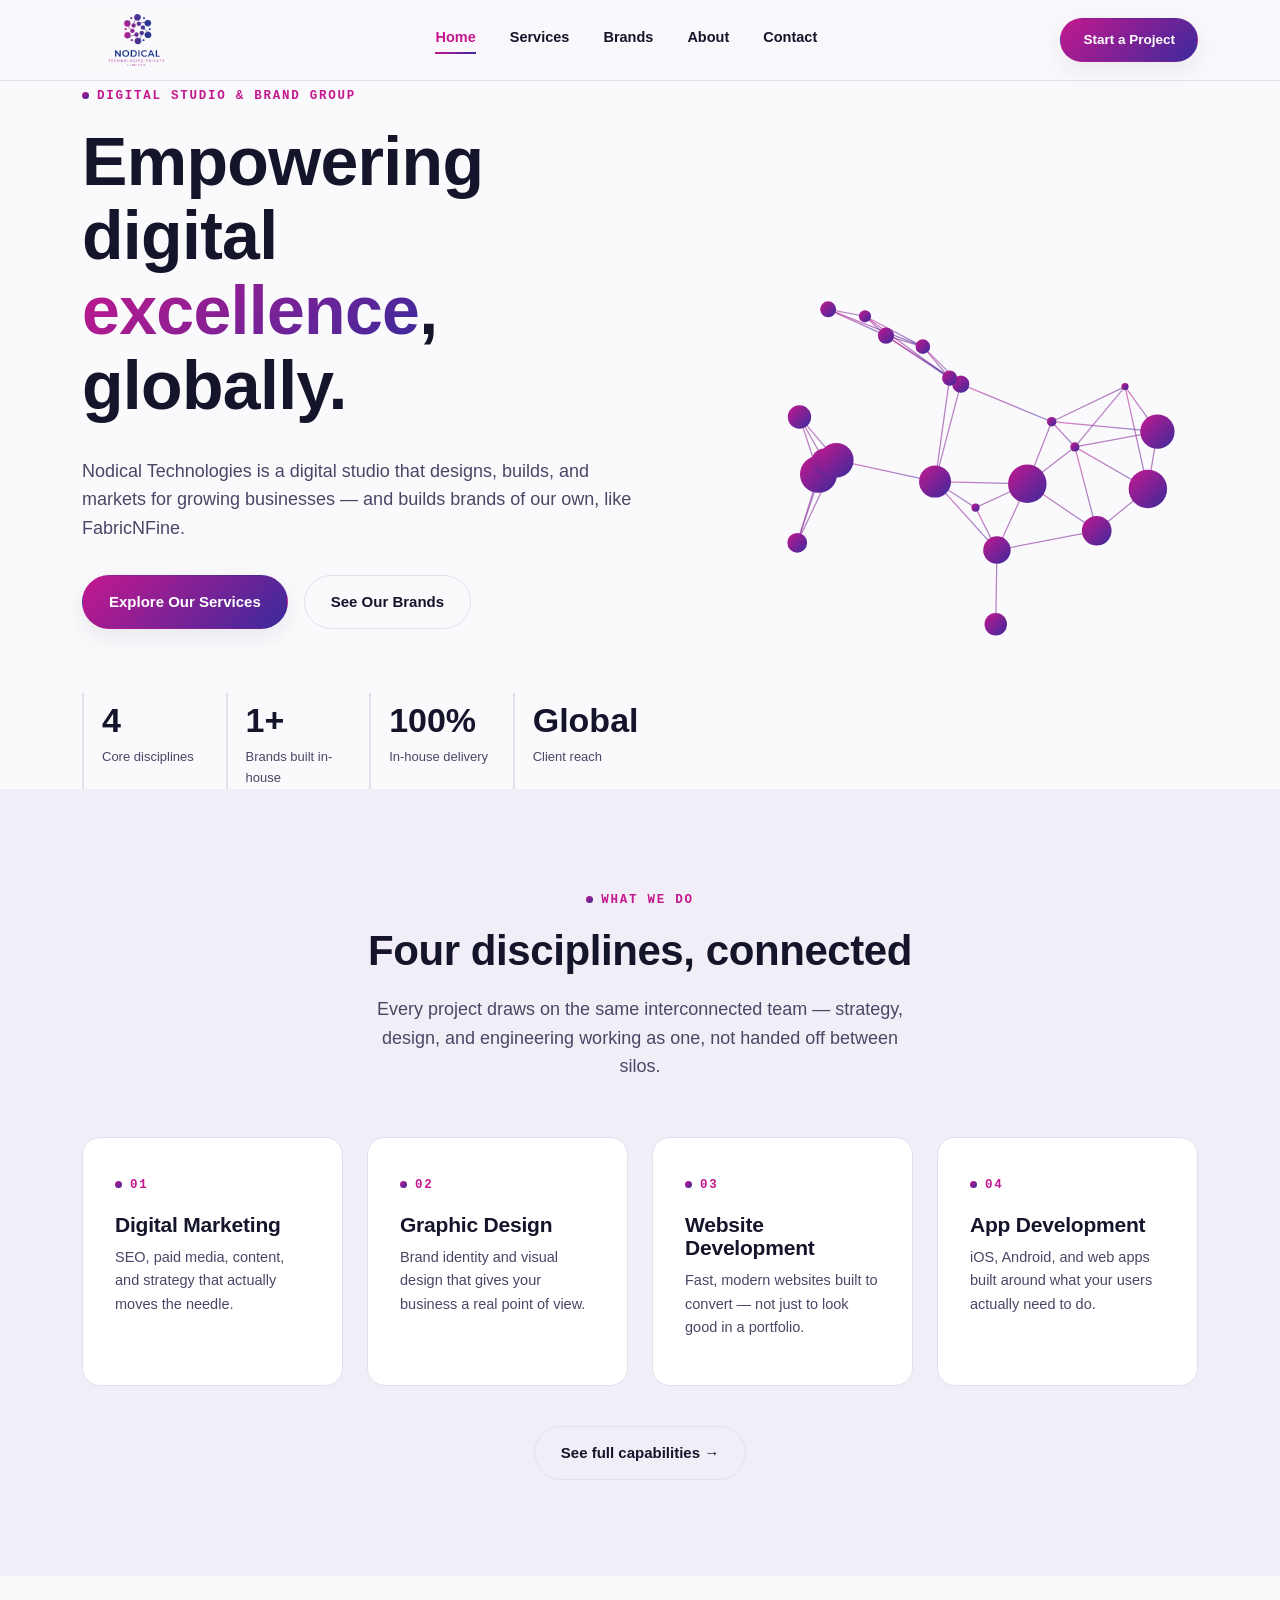
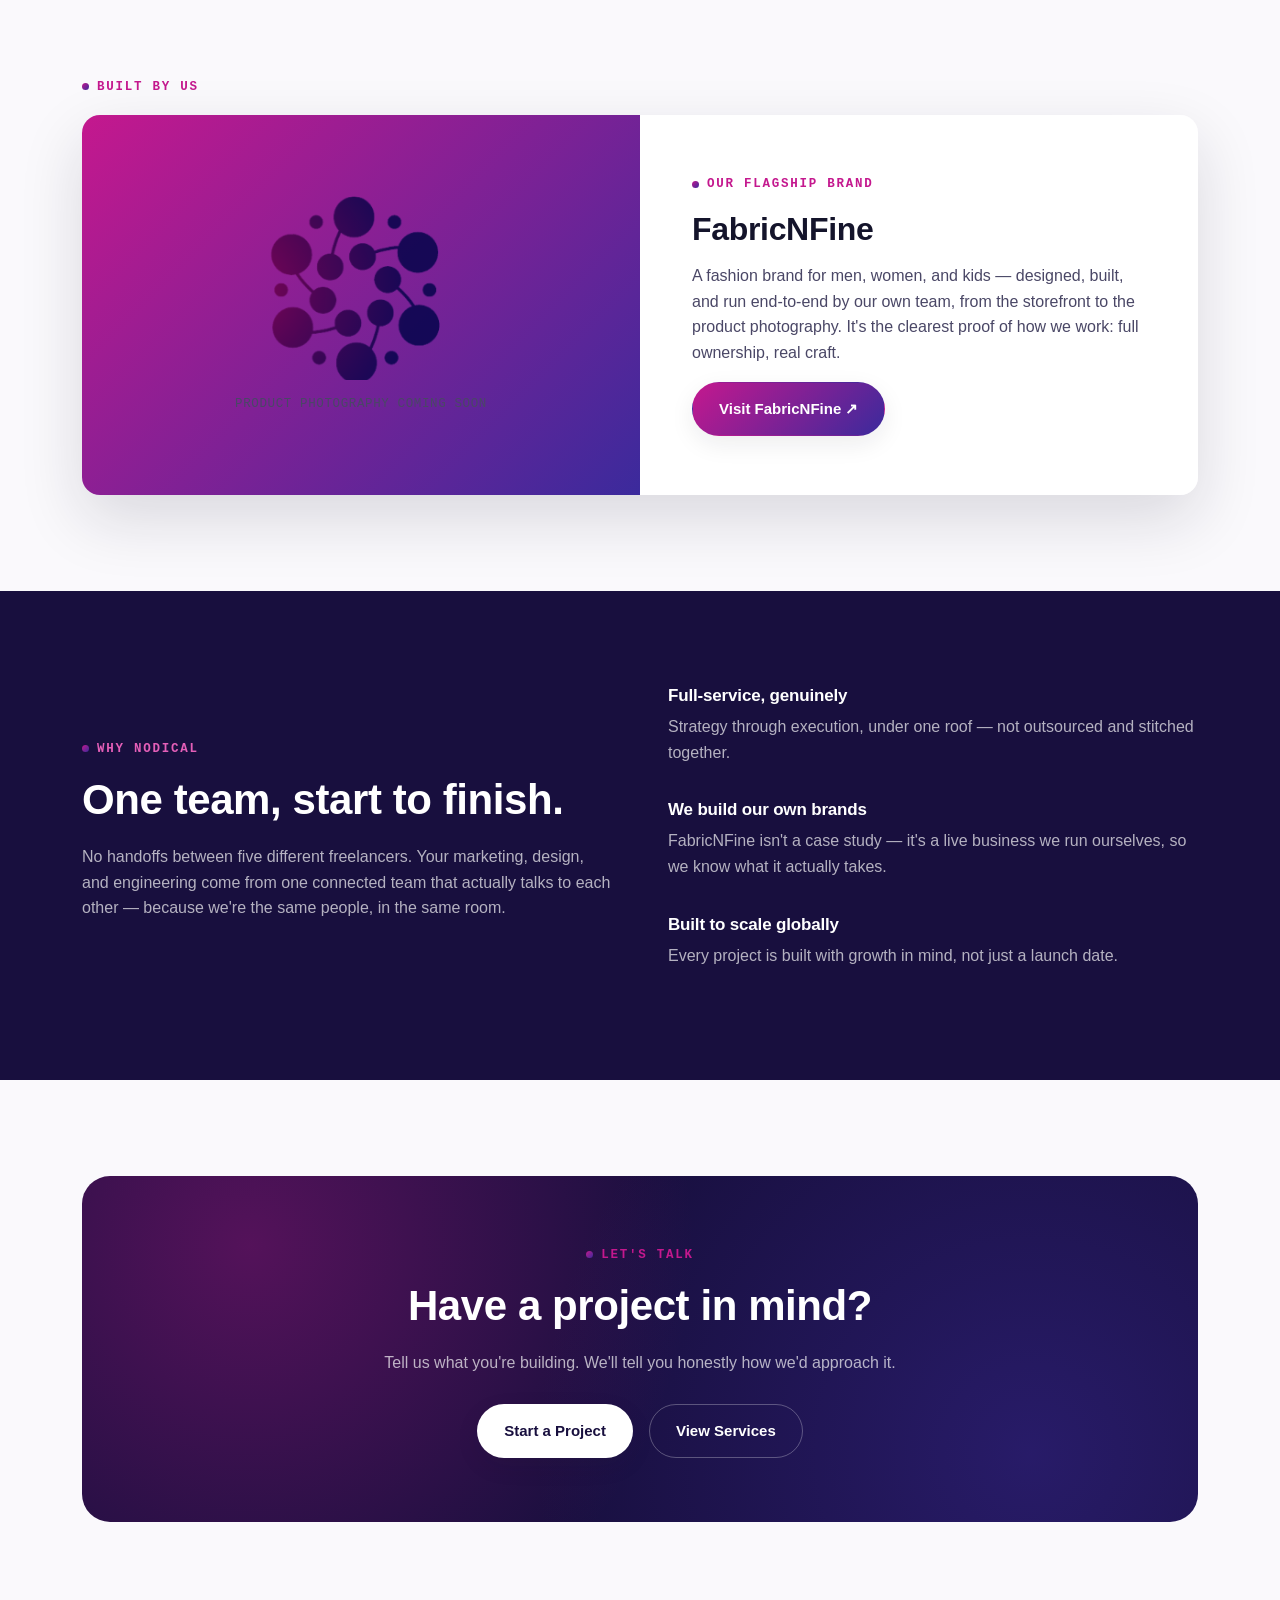
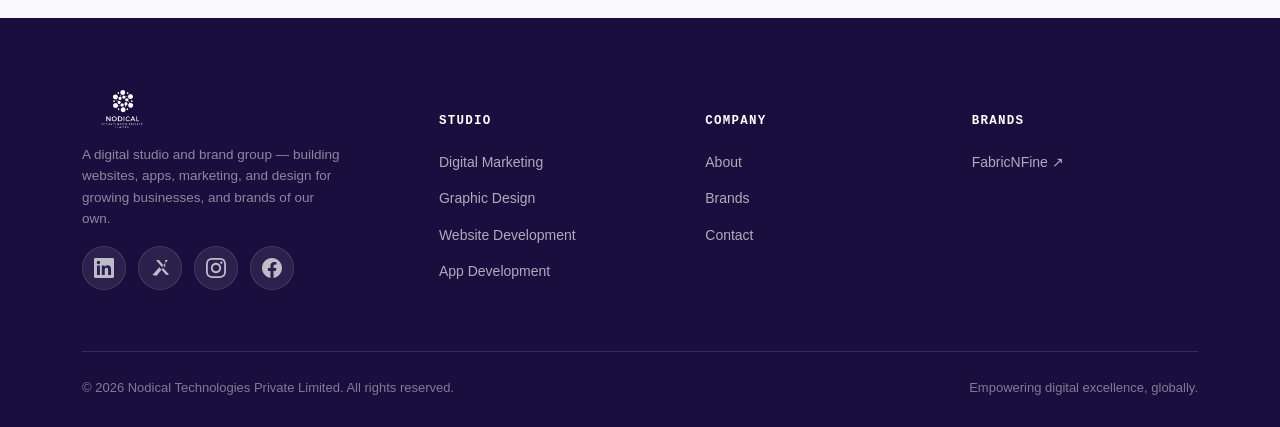
==== index.html @ a7fd8097 "Security Enabled" ====
<!DOCTYPE html>
<html lang="en">
<head>
<meta charset="UTF-8">
<meta name="viewport" content="width=device-width, initial-scale=1.0">

<!-- Security Headers (client-side fallback; real headers should be set on server) -->
<meta http-equiv="Content-Security-Policy" content="default-src 'self'; script-src 'self' 'unsafe-inline'; style-src 'self' 'unsafe-inline' https://fonts.googleapis.com; font-src 'self' https://fonts.gstatic.com data:; img-src 'self' data: https:; connect-src 'self'; frame-ancestors 'none'; base-uri 'self'; form-action 'self';">
<meta http-equiv="X-Content-Type-Options" content="nosniff">
<meta http-equiv="Referrer-Policy" content="strict-origin-when-cross-origin">
<meta http-equiv="Permissions-Policy" content="accelerometer=(), camera=(), geolocation=(), gyroscope=(), magnetometer=(), microphone=(), payment=(), usb=()">
<meta http-equiv="Cross-Origin-Opener-Policy" content="same-origin">
<meta http-equiv="Cross-Origin-Resource-Policy" content="same-origin">

<title>Nodical Technologies — Digital Studio & Brand Group | Marketing, Design, Development</title>
<meta name="description" content="Nodical Technologies is a full-service digital studio offering digital marketing, graphic design, website development, and app development. We build connected digital experiences — and brands of our own like FabricNFine.">
<meta name="keywords" content="digital marketing, graphic design, website development, app development, digital studio, SEO, branding, e-commerce, Shopify, React Native">
<meta name="author" content="Nodical Technologies Private Limited">
<meta name="robots" content="index, follow">
<link rel="canonical" href="https://nodicaltech.com/">
<link rel="icon" type="image/png" href="assets/favicon.png">
<link rel="apple-touch-icon" href="assets/logo-full.png">
<link rel="stylesheet" href="styles.css">

<!-- Open Graph / Social Sharing -->
<meta property="og:type" content="website">
<meta property="og:url" content="https://nodicaltech.com/">
<meta property="og:title" content="Nodical Technologies — Digital Studio & Brand Group">
<meta property="og:description" content="A digital studio that designs, builds, and markets for growing businesses — and builds brands of our own, like FabricNFine.">
<meta property="og:image" content="https://nodicaltech.com/assets/logo-full.png">
<meta property="og:site_name" content="Nodical Technologies">
<meta property="og:locale" content="en_US">

<!-- Twitter Card -->
<meta name="twitter:card" content="summary_large_image">
<meta name="twitter:url" content="https://nodicaltech.com/">
<meta name="twitter:title" content="Nodical Technologies — Digital Studio & Brand Group">
<meta name="twitter:description" content="A digital studio that designs, builds, and markets for growing businesses — and builds brands of our own, like FabricNFine.">
<meta name="twitter:image" content="https://nodicaltech.com/assets/logo-full.png">

<!-- JSON-LD Structured Data -->
<script type="application/ld+json">
{
  "@context": "https://schema.org",
  "@type": "Organization",
  "name": "Nodical Technologies Private Limited",
  "url": "https://nodicaltech.com",
  "logo": "https://nodicaltech.com/assets/logo-full.png",
  "sameAs": [
    "https://www.linkedin.com/company/nodical-technologies",
    "https://twitter.com/nodicaltech",
    "https://www.instagram.com/nodicaltech",
    "https://www.facebook.com/nodicaltech"
  ],
  "contactPoint": {
    "@type": "ContactPoint",
    "telephone": "+91-7022019834",
    "contactType": "customer service",
    "email": "support@fabricnfine.com",
    "availableLanguage": "English"
  },
  "address": {
    "@type": "PostalAddress",
    "addressLocality": "Bengaluru",
    "addressCountry": "IN"
  }
}
</script>

<!-- Web App Manifest -->
<link rel="manifest" href="manifest.json">
<meta name="theme-color" content="#180F3E">

<style></style>
</head>
<body>
<a href="#main-content" class="skip-link">Skip to main content</a>
<header>
  <div class="nav-inner">
    <a href="index.html" class="logo-mark"><img src="assets/logo-header.png" alt="Nodical Technologies"></a>
    <nav class="links">
      <a href="index.html" class="active">Home</a>
      <a href="services.html">Services</a>
      <a href="brands.html">Brands</a>
      <a href="about.html">About</a>
      <a href="contact.html">Contact</a>
    </nav>
    <a href="contact.html" class="btn btn-primary" style="padding:10px 22px; font-size:13.5px;">Start a Project</a>
    <button class="menu-toggle" aria-label="Menu"><span></span><span></span><span></span></button>
  </div>
</header>

<main id="main-content">
  <div class="wrap">
    <div class="hero-grid reveal-group">
      <div class="reveal is-visible">
        <div class="eyebrow">Digital Studio &amp; Brand Group</div>
        <h1>Empowering digital <span class="gradient-text">excellence</span>, globally.</h1>
        <p class="lead">Nodical Technologies is a digital studio that designs, builds, and markets for growing businesses — and builds brands of our own, like FabricNFine.</p>
        <div class="hero-actions">
          <a href="services.html" class="btn btn-primary">Explore Our Services</a>
          <a href="brands.html" class="btn btn-outline">See Our Brands</a>
        </div>
        <div class="stat-row">
          <div class="stat"><div class="num">4</div><div class="label">Core disciplines</div></div>
          <div class="stat"><div class="num">1+</div><div class="label">Brands built in-house</div></div>
          <div class="stat"><div class="num">100%</div><div class="label">In-house delivery</div></div>
          <div class="stat"><div class="num">Global</div><div class="label">Client reach</div></div>
        </div>
      </div>
      <div class="reveal is-visible"><div class="node-field">
  <svg viewBox="0 0 560 560" xmlns="http://www.w3.org/2000/svg">
    <defs>
      <linearGradient id="nodeGradientHero" x1="0%" y1="0%" x2="100%" y2="100%">
        <stop offset="0%" stop-color="#C4188E"/>
        <stop offset="100%" stop-color="#3B2A9C"/>
      </linearGradient>
    </defs>
    <line stroke="url(#nodeGradientHero)" stroke-width="1.4" opacity="0.55" x1="137.4" y1="324.0" x2="144.1" y2="309.8"/>
<line stroke="url(#nodeGradientHero)" stroke-width="1.4" opacity="0.55" x1="137.4" y1="324.0" x2="157.2" y2="308.3"/>
<line stroke="url(#nodeGradientHero)" stroke-width="1.4" opacity="0.55" x1="137.4" y1="324.0" x2="116.2" y2="260.2"/>
<line stroke="url(#nodeGradientHero)" stroke-width="1.4" opacity="0.55" x1="137.4" y1="324.0" x2="113.7" y2="400.2"/>
<line stroke="url(#nodeGradientHero)" stroke-width="1.4" opacity="0.55" x1="144.1" y1="309.8" x2="157.2" y2="308.3"/>
<line stroke="url(#nodeGradientHero)" stroke-width="1.4" opacity="0.55" x1="144.1" y1="309.8" x2="116.2" y2="260.2"/>
<line stroke="url(#nodeGradientHero)" stroke-width="1.4" opacity="0.55" x1="144.1" y1="309.8" x2="113.7" y2="400.2"/>
<line stroke="url(#nodeGradientHero)" stroke-width="1.4" opacity="0.55" x1="335.8" y1="408.3" x2="446.8" y2="386.8"/>
<line stroke="url(#nodeGradientHero)" stroke-width="1.4" opacity="0.55" x1="335.8" y1="408.3" x2="312.0" y2="361.1"/>
<line stroke="url(#nodeGradientHero)" stroke-width="1.4" opacity="0.55" x1="335.8" y1="408.3" x2="267.0" y2="332.1"/>
<line stroke="url(#nodeGradientHero)" stroke-width="1.4" opacity="0.55" x1="335.8" y1="408.3" x2="334.5" y2="490.7"/>
<line stroke="url(#nodeGradientHero)" stroke-width="1.4" opacity="0.55" x1="335.8" y1="408.3" x2="369.6" y2="334.6"/>
<line stroke="url(#nodeGradientHero)" stroke-width="1.4" opacity="0.55" x1="295.6" y1="223.7" x2="212.4" y2="169.8"/>
<line stroke="url(#nodeGradientHero)" stroke-width="1.4" opacity="0.55" x1="295.6" y1="223.7" x2="253.4" y2="182.0"/>
<line stroke="url(#nodeGradientHero)" stroke-width="1.4" opacity="0.55" x1="295.6" y1="223.7" x2="267.0" y2="332.1"/>
<line stroke="url(#nodeGradientHero)" stroke-width="1.4" opacity="0.55" x1="295.6" y1="223.7" x2="396.7" y2="265.5"/>
<line stroke="url(#nodeGradientHero)" stroke-width="1.4" opacity="0.55" x1="295.6" y1="223.7" x2="283.2" y2="217.0"/>
<line stroke="url(#nodeGradientHero)" stroke-width="1.4" opacity="0.55" x1="446.8" y1="386.8" x2="503.7" y2="340.3"/>
<line stroke="url(#nodeGradientHero)" stroke-width="1.4" opacity="0.55" x1="446.8" y1="386.8" x2="422.5" y2="293.5"/>
<line stroke="url(#nodeGradientHero)" stroke-width="1.4" opacity="0.55" x1="446.8" y1="386.8" x2="369.6" y2="334.6"/>
<line stroke="url(#nodeGradientHero)" stroke-width="1.4" opacity="0.55" x1="503.7" y1="340.3" x2="422.5" y2="293.5"/>
<line stroke="url(#nodeGradientHero)" stroke-width="1.4" opacity="0.55" x1="503.7" y1="340.3" x2="514.3" y2="276.5"/>
<line stroke="url(#nodeGradientHero)" stroke-width="1.4" opacity="0.55" x1="503.7" y1="340.3" x2="478.3" y2="226.4"/>
<line stroke="url(#nodeGradientHero)" stroke-width="1.4" opacity="0.55" x1="189.1" y1="148.2" x2="212.4" y2="169.8"/>
<line stroke="url(#nodeGradientHero)" stroke-width="1.4" opacity="0.55" x1="189.1" y1="148.2" x2="253.4" y2="182.0"/>
<line stroke="url(#nodeGradientHero)" stroke-width="1.4" opacity="0.55" x1="189.1" y1="148.2" x2="148.1" y2="140.5"/>
<line stroke="url(#nodeGradientHero)" stroke-width="1.4" opacity="0.55" x1="189.1" y1="148.2" x2="283.2" y2="217.0"/>
<line stroke="url(#nodeGradientHero)" stroke-width="1.4" opacity="0.55" x1="422.5" y1="293.5" x2="514.3" y2="276.5"/>
<line stroke="url(#nodeGradientHero)" stroke-width="1.4" opacity="0.55" x1="422.5" y1="293.5" x2="478.3" y2="226.4"/>
<line stroke="url(#nodeGradientHero)" stroke-width="1.4" opacity="0.55" x1="422.5" y1="293.5" x2="396.7" y2="265.5"/>
<line stroke="url(#nodeGradientHero)" stroke-width="1.4" opacity="0.55" x1="422.5" y1="293.5" x2="369.6" y2="334.6"/>
<line stroke="url(#nodeGradientHero)" stroke-width="1.4" opacity="0.55" x1="312.0" y1="361.1" x2="267.0" y2="332.1"/>
<line stroke="url(#nodeGradientHero)" stroke-width="1.4" opacity="0.55" x1="312.0" y1="361.1" x2="369.6" y2="334.6"/>
<line stroke="url(#nodeGradientHero)" stroke-width="1.4" opacity="0.55" x1="157.2" y1="308.3" x2="116.2" y2="260.2"/>
<line stroke="url(#nodeGradientHero)" stroke-width="1.4" opacity="0.55" x1="157.2" y1="308.3" x2="267.0" y2="332.1"/>
<line stroke="url(#nodeGradientHero)" stroke-width="1.4" opacity="0.55" x1="157.2" y1="308.3" x2="113.7" y2="400.2"/>
<line stroke="url(#nodeGradientHero)" stroke-width="1.4" opacity="0.55" x1="212.4" y1="169.8" x2="253.4" y2="182.0"/>
<line stroke="url(#nodeGradientHero)" stroke-width="1.4" opacity="0.55" x1="212.4" y1="169.8" x2="148.1" y2="140.5"/>
<line stroke="url(#nodeGradientHero)" stroke-width="1.4" opacity="0.55" x1="212.4" y1="169.8" x2="283.2" y2="217.0"/>
<line stroke="url(#nodeGradientHero)" stroke-width="1.4" opacity="0.55" x1="514.3" y1="276.5" x2="478.3" y2="226.4"/>
<line stroke="url(#nodeGradientHero)" stroke-width="1.4" opacity="0.55" x1="514.3" y1="276.5" x2="396.7" y2="265.5"/>
<line stroke="url(#nodeGradientHero)" stroke-width="1.4" opacity="0.55" x1="253.4" y1="182.0" x2="148.1" y2="140.5"/>
<line stroke="url(#nodeGradientHero)" stroke-width="1.4" opacity="0.55" x1="253.4" y1="182.0" x2="283.2" y2="217.0"/>
<line stroke="url(#nodeGradientHero)" stroke-width="1.4" opacity="0.55" x1="267.0" y1="332.1" x2="369.6" y2="334.6"/>
<line stroke="url(#nodeGradientHero)" stroke-width="1.4" opacity="0.55" x1="267.0" y1="332.1" x2="283.2" y2="217.0"/>
<line stroke="url(#nodeGradientHero)" stroke-width="1.4" opacity="0.55" x1="478.3" y1="226.4" x2="396.7" y2="265.5"/>
<line stroke="url(#nodeGradientHero)" stroke-width="1.4" opacity="0.55" x1="396.7" y1="265.5" x2="369.6" y2="334.6"/>
    <circle fill="url(#nodeGradientHero)" cx="137.4" cy="324.0" r="20.6"/>
<circle fill="url(#nodeGradientHero)" cx="144.1" cy="309.8" r="14.6"/>
<circle fill="url(#nodeGradientHero)" cx="335.8" cy="408.3" r="15.3"/>
<circle fill="url(#nodeGradientHero)" cx="295.6" cy="223.7" r="9.5"/>
<circle fill="url(#nodeGradientHero)" cx="446.8" cy="386.8" r="16.5"/>
<circle fill="url(#nodeGradientHero)" cx="503.7" cy="340.3" r="21.4"/>
<circle fill="url(#nodeGradientHero)" cx="189.1" cy="148.2" r="6.8"/>
<circle fill="url(#nodeGradientHero)" cx="422.5" cy="293.5" r="5.1"/>
<circle fill="url(#nodeGradientHero)" cx="312.0" cy="361.1" r="4.5"/>
<circle fill="url(#nodeGradientHero)" cx="157.2" cy="308.3" r="19.2"/>
<circle fill="url(#nodeGradientHero)" cx="116.2" cy="260.2" r="13.0"/>
<circle fill="url(#nodeGradientHero)" cx="212.4" cy="169.8" r="9.0"/>
<circle fill="url(#nodeGradientHero)" cx="514.3" cy="276.5" r="19.1"/>
<circle fill="url(#nodeGradientHero)" cx="253.4" cy="182.0" r="8.1"/>
<circle fill="url(#nodeGradientHero)" cx="267.0" cy="332.1" r="17.8"/>
<circle fill="url(#nodeGradientHero)" cx="113.7" cy="400.2" r="11.0"/>
<circle fill="url(#nodeGradientHero)" cx="478.3" cy="226.4" r="4.0"/>
<circle fill="url(#nodeGradientHero)" cx="334.5" cy="490.7" r="12.5"/>
<circle fill="url(#nodeGradientHero)" cx="396.7" cy="265.5" r="5.3"/>
<circle fill="url(#nodeGradientHero)" cx="148.1" cy="140.5" r="8.9"/>
<circle fill="url(#nodeGradientHero)" cx="369.6" cy="334.6" r="21.4"/>
<circle fill="url(#nodeGradientHero)" cx="283.2" cy="217.0" r="8.4"/>
  </svg>
</div></div>
    </div>
  </div>
</section>

<section class="section-dim">
  <div class="wrap">
    <div class="section-head center reveal">
      <div class="eyebrow" style="justify-content:center;">What we do</div>
      <h2>Four disciplines, connected</h2>
      <p class="lead" style="margin:0 auto;">Every project draws on the same interconnected team — strategy, design, and engineering working as one, not handed off between silos.</p>
    </div>
    <div style="display:grid; grid-template-columns:repeat(4,1fr); gap:24px;">
      <div class="card reveal">
        <div class="eyebrow">01</div>
        <h3>Digital Marketing</h3>
        <p style="font-size:14.5px;">SEO, paid media, content, and strategy that actually moves the needle.</p>
      </div>
      <div class="card reveal">
        <div class="eyebrow">02</div>
        <h3>Graphic Design</h3>
        <p style="font-size:14.5px;">Brand identity and visual design that gives your business a real point of view.</p>
      </div>
      <div class="card reveal">
        <div class="eyebrow">03</div>
        <h3>Website Development</h3>
        <p style="font-size:14.5px;">Fast, modern websites built to convert — not just to look good in a portfolio.</p>
      </div>
      <div class="card reveal">
        <div class="eyebrow">04</div>
        <h3>App Development</h3>
        <p style="font-size:14.5px;">iOS, Android, and web apps built around what your users actually need to do.</p>
      </div>
    </div>
    <div class="center" style="margin-top:40px;">
      <a href="services.html" class="btn btn-outline">See full capabilities →</a>
    </div>
  </div>
</section>

<section>
  <div class="wrap">
    <div class="eyebrow">Built by us</div>
    <div class="brand-spotlight reveal">
      <div class="brand-spotlight-media">
        <div class="brand-spotlight-placeholder">
          <img src="assets/mark.png" alt="" class="mark">
          <span>PRODUCT PHOTOGRAPHY COMING SOON</span>
        </div>
      </div>
      <div class="brand-spotlight-copy">
        <div class="eyebrow">Our flagship brand</div>
        <h2 style="font-size:32px;">FabricNFine</h2>
        <p>A fashion brand for men, women, and kids — designed, built, and run end-to-end by our own team, from the storefront to the product photography. It's the clearest proof of how we work: full ownership, real craft.</p>
        <div>
          <a href="https://www.fabricnfine.com" target="_blank" rel="noopener noreferrer" class="btn btn-primary">Visit FabricNFine ↗</a>
        </div>
      </div>
    </div>
  </div>
</section>

<section class="section-dark">
  <div class="wrap">
    <div class="split">
      <div class="reveal">
        <div class="eyebrow">Why Nodical</div>
        <h2>One team, start to finish.</h2>
        <p>No handoffs between five different freelancers. Your marketing, design, and engineering come from one connected team that actually talks to each other — because we're the same people, in the same room.</p>
      </div>
      <div class="reveal" style="display:grid; gap:20px;">
        <div>
          <h3 style="color:#fff; font-size:17px;">Full-service, genuinely</h3>
          <p>Strategy through execution, under one roof — not outsourced and stitched together.</p>
        </div>
        <div>
          <h3 style="color:#fff; font-size:17px;">We build our own brands</h3>
          <p>FabricNFine isn't a case study — it's a live business we run ourselves, so we know what it actually takes.</p>
        </div>
        <div>
          <h3 style="color:#fff; font-size:17px;">Built to scale globally</h3>
          <p>Every project is built with growth in mind, not just a launch date.</p>
        </div>
      </div>
    </div>
  </div>
</section>

<section>
  <div class="wrap">
    <div class="cta-band reveal">
      <div class="eyebrow" style="justify-content:center;">Let's talk</div>
      <h2>Have a project in mind?</h2>
      <p>Tell us what you're building. We'll tell you honestly how we'd approach it.</p>
      <div class="cta-actions">
        <a href="contact.html" class="btn btn-primary" style="background:#fff; color:var(--indigo-deep);">Start a Project</a>
        <a href="services.html" class="btn btn-ghost-light">View Services</a>
      </div>
    </div>
  </div>
</section>

</main>

<button class="back-to-top" aria-label="Back to top" title="Back to top">
  <svg viewBox="0 0 24 24" fill="none" stroke="currentColor" stroke-width="2" aria-hidden="true"><path d="M18 15l-6-6-6 6"/></svg>
</button>

<footer>
  <div class="wrap">
    <div class="foot-grid">
      <div class="foot-brand">
        <img src="assets/logo-header.png" alt="Nodical Technologies">
        <p>A digital studio and brand group — building websites, apps, marketing, and design for growing businesses, and brands of our own.</p>
        <div class="foot-social">
          <div class="social-links" aria-label="Social media links">
            <a href="https://www.linkedin.com/company/nodical-technologies" target="_blank" rel="noopener noreferrer" aria-label="LinkedIn">
              <svg viewBox="0 0 24 24" fill="currentColor" aria-hidden="true"><path d="M20.447 20.452h-3.554v-5.569c0-1.328-.027-3.037-1.852-3.037-1.853 0-2.136 1.445-2.136 2.939v5.667H9.351V9h3.414v1.561h.046c.477-.9 1.637-1.85 3.37-1.85 3.601 0 4.267 2.37 4.267 5.455v6.286zM5.337 7.433c-1.144 0-2.063-.926-2.063-2.065 0-1.138.92-2.063 2.063-2.063 1.14 0 2.064.925 2.064 2.063 0 1.139-.925 2.065-2.064 2.065zm1.782 13.019H3.555V9h3.564v11.452zM22.225 0H1.771C.792 0 0 .774 0 1.729v20.542C0 23.227.792 24 1.771 24h20.451C23.2 24 24 23.227 24 22.271V1.729C24 .774 23.2 0 22.222 0h.003z"/></svg>
            </a>
            <a href="https://twitter.com/nodicaltech" target="_blank" rel="noopener noreferrer" aria-label="Twitter / X">
              <svg viewBox="0 0 24 24" fill="currentColor" aria-hidden="true"><path d="M18.244 2.25h3.308l-7.227 8.26 8.502 9.24-3.308.508-8.314-9.25-8.314 9.25L7.81 21.232l7.592-9.04L7.285 2.25h3.438l7.523 9.087Z"/></svg>
            </a>
            <a href="https://www.instagram.com/nodicaltech" target="_blank" rel="noopener noreferrer" aria-label="Instagram">
              <svg viewBox="0 0 24 24" fill="currentColor" aria-hidden="true"><path d="M12 2.163c3.204 0 3.584.012 4.85.07 3.252.148 4.771 1.691 4.919 4.919.058 1.265.069 1.645.069 4.849 0 3.205-.012 3.584-.069 4.849-.149 3.225-1.664 4.771-4.919 4.919-1.266.058-1.644.07-4.85.07-3.204 0-3.584-.012-4.849-.07-3.26-.149-4.771-1.699-4.919-4.92-.058-1.265-.07-1.644-.07-4.849 0-3.204.013-3.583.07-4.849.149-3.227 1.664-4.771 4.919-4.919 1.266-.057 1.645-.069 4.849-.069zm0-2.163c-3.259 0-3.667.014-4.947.072-4.358.2-6.78 2.618-6.98 6.98-.059 1.281-.073 1.689-.073 4.948 0 3.259.014 3.668.072 4.948.2 4.358 2.618 6.78 6.98 6.98 1.281.058 1.689.072 4.948.072 3.259 0 3.668-.014 4.948-.072 4.354-.2 6.782-2.618 6.979-6.98.059-1.28.073-1.689.073-4.948 0-3.259-.014-3.667-.072-4.947-.196-4.354-2.617-6.78-6.979-6.98-.1281-.058-1.69-.072-4.949-.072zm0 5.838c-3.403 0-6.162 2.759-6.162 6.162s2.759 6.163 6.162 6.163 6.162-2.759 6.162-6.163c0-3.403-2.759-6.162-6.162-6.162zm0 10.162c-2.209 0-4-1.79-4-4 0-2.209 1.791-4 4-4s4 1.791 4 4c0 2.21-1.791 4-4 4zm6.406-11.845c-.796 0-1.441.645-1.441 1.44s.645 1.44 1.441 1.44c.795 0 1.439-.645 1.439-1.44s-.644-1.44-1.439-1.44z"/></svg>
            </a>
            <a href="https://www.facebook.com/nodicaltech" target="_blank" rel="noopener noreferrer" aria-label="Facebook">
              <svg viewBox="0 0 24 24" fill="currentColor" aria-hidden="true"><path d="M24 12.073c0-6.627-5.373-12-12-12s-12 5.373-12 12c0 5.99 4.388 10.954 10.125 11.854v-8.385H7.078v-3.47h3.047V9.43c0-3.007 1.792-4.669 4.533-4.669 1.312 0 2.686.235 2.686.235v2.953H15.83c-1.491 0-1.956.925-1.956 1.874v2.25h3.328l-.532 3.47h-2.796v8.385C19.612 23.027 24 18.062 24 12.073z"/></svg>
            </a>
          </div>
        </div>
      </div>
      <div>
        <h5>Studio</h5>
        <ul>
          <li><a href="services.html">Digital Marketing</a></li>
          <li><a href="services.html#graphic-design">Graphic Design</a></li>
          <li><a href="services.html#website-development">Website Development</a></li>
          <li><a href="services.html#app-development">App Development</a></li>
        </ul>
      </div>
      <div>
        <h5>Company</h5>
        <ul>
          <li><a href="about.html">About</a></li>
          <li><a href="brands.html">Brands</a></li>
          <li><a href="contact.html">Contact</a></li>
        </ul>
      </div>
      <div>
        <h5>Brands</h5>
        <ul>
          <li><a href="https://www.fabricnfine.com" target="_blank" rel="noopener noreferrer">FabricNFine ↗</a></li>
        </ul>
      </div>
    </div>
    <div class="foot-bottom">
      <span>© 2026 Nodical Technologies Private Limited. All rights reserved.</span>
      <span>Empowering digital excellence, globally.</span>
    </div>
  </div>
</footer>
<script src="script.js"></script>
</body>
</html>
---- styles.css ----
/* ============================================================
   NODICAL TECHNOLOGIES — Design System
   Signature: the connected-node motif from the brand mark,
   carried through as a real structural device (not decoration).
   ============================================================ */

/* FONTS: Currently using Google Fonts via @import (external dependency).
   For MAXIMUM SECURITY & PRIVACY: Self-host fonts instead.
   1. Download: Space Grotesk, Manrope, IBM Plex Mono (WOFF2)
   2. Place in /assets/fonts/
   3. Replace @import below with @font-face declarations
   4. Update CSP: remove https://fonts.googleapis.com and https://fonts.gstatic.com
   See FONTS.md for detailed instructions. */

@import url('https://fonts.googleapis.com/css2?family=Space+Grotesk:wght@500;600;700&family=Manrope:wght@400;500;600;700;800&family=IBM+Plex+Mono:wght@500;600&display=swap');

:root{
  /* --- Color tokens, grounded in the logo mark --- */
  --ink:            #14142B;
  --ink-soft:       #4A4766;
  --paper:          #FAF9FC;
  --paper-dim:      #F1EEF7;
  --line:           #E4DFEE;

  --indigo-deep:    #180F3E;
  --indigo-deep-2:  #241558;

  --magenta:        #C4188E;
  --magenta-light:  #E45FB8;
  --violet:         #3B2A9C;
  --violet-light:   #5C46C9;

  --gradient-brand: linear-gradient(135deg, var(--magenta) 0%, var(--violet) 100%);
  --gradient-brand-soft: linear-gradient(135deg, rgba(196,24,142,0.12) 0%, rgba(59,42,156,0.12) 100%);

  --shadow-sm: 0 1px 2px rgba(20,20,43,0.06);
  --shadow-md: 0 8px 24px rgba(20,20,43,0.08);
  --shadow-lg: 0 24px 64px rgba(20,20,43,0.14);

  --radius: 18px;
  --radius-sm: 10px;

  --font-display: 'Space Grotesk', sans-serif;
  --font-body: 'Manrope', sans-serif;
  --font-mono: 'IBM Plex Mono', monospace;

  --wrap: 1180px;
}

*{ box-sizing: border-box; }
html{ scroll-behavior: smooth; }
body{
  margin:0;
  font-family: var(--font-body);
  color: var(--ink);
  background: var(--paper);
  -webkit-font-smoothing: antialiased;
  line-height: 1.6;
}
img{ max-width:100%; display:block; }
a{ color:inherit; }
.wrap{ max-width: var(--wrap); margin:0 auto; padding:0 32px; }

h1,h2,h3,h4{
  font-family: var(--font-display);
  font-weight:700;
  line-height:1.1;
  margin:0 0 0.5em;
  letter-spacing:-0.01em;
}
h1{ font-size: clamp(38px, 5.4vw, 68px); }
h2{ font-size: clamp(28px, 3.4vw, 42px); }
h3{ font-size: 21px; }
p{ margin:0 0 1em; color: var(--ink-soft); }
.lead{ font-size: 18px; color: var(--ink-soft); max-width: 560px; }

.eyebrow{
  display:inline-flex; align-items:center; gap:8px;
  font-family: var(--font-mono); font-size:12.5px; font-weight:600;
  letter-spacing:0.14em; text-transform:uppercase;
  color: var(--magenta);
  margin-bottom:18px;
}
.eyebrow::before{
  content:''; width:7px; height:7px; border-radius:50%;
  background: var(--gradient-brand); flex-shrink:0;
}

.gradient-text{
  background: var(--gradient-brand);
  -webkit-background-clip:text; background-clip:text;
  color:transparent;
}

/* --- Buttons --- */
.btn{
  display:inline-flex; align-items:center; gap:10px;
  padding:14px 26px; border-radius: 999px;
  font-family: var(--font-body); font-weight:700; font-size:15px;
  text-decoration:none; cursor:pointer; border:1.5px solid transparent;
  transition: transform 0.2s ease, box-shadow 0.2s ease, background 0.2s ease, color 0.2s ease;
}
.btn-primary{
  background: var(--gradient-brand); color:#fff;
  box-shadow: var(--shadow-md);
}
.btn-primary:hover{ transform: translateY(-2px); box-shadow: var(--shadow-lg); }
.btn-outline{
  background:transparent; border-color: var(--line); color: var(--ink);
}
.btn-outline:hover{ border-color: var(--magenta); color: var(--magenta); }
.btn-ghost-light{
  background:transparent; border-color: rgba(255,255,255,0.28); color:#fff;
}
.btn-ghost-light:hover{ border-color:#fff; }

/* --- Header --- */
header{
  position: sticky; top:0; z-index:50;
  background: rgba(250,249,252,0.86);
  backdrop-filter: blur(12px);
  border-bottom: 1px solid var(--line);
}
.nav-inner{
  display:flex; align-items:center; justify-content:space-between;
  padding:14px 32px; max-width: var(--wrap); margin:0 auto;
}
.logo-mark{ display:flex; align-items:center; position:relative; }
.logo-mark::before{
  content:'';
  position:absolute;
  inset:-8px;
  background:var(--paper);
  border-radius:8px;
  z-index:-1;
}
.logo-mark img{ height:52px; width:auto; }
nav.links{ display:flex; gap:34px; align-items:center; }
nav.links a{
  font-size:14.5px; font-weight:600; text-decoration:none; color: var(--ink);
  position:relative; padding-bottom:4px;
}
nav.links a::after{
  content:''; position:absolute; left:0; right:100%; bottom:0; height:2px;
  background: var(--gradient-brand); transition: right 0.25s ease;
}
nav.links a:hover::after, nav.links a.active::after{ right:0; }
nav.links a.active{ color: var(--magenta); }
.menu-toggle{ display:none; background:none; border:none; cursor:pointer; padding:6px; flex-direction:column; gap:5px; }
.menu-toggle span{ width:22px; height:2px; background: var(--ink); display:block; }

/* --- Footer --- */
footer{ background: var(--indigo-deep); color: rgba(255,255,255,0.72); padding:72px 0 28px; }
.foot-grid{ display:grid; grid-template-columns:1.4fr repeat(3,1fr); gap:40px; margin-bottom:56px; }
.foot-brand img{ height:38px; margin-bottom:16px; filter:brightness(0) invert(1); }
.foot-brand p{ color:rgba(255,255,255,0.5); font-size:13.5px; max-width:260px; }
footer h5{
  color:#fff; font-size:12.5px; font-weight:600; letter-spacing:0.1em;
  text-transform:uppercase; font-family: var(--font-mono); margin-bottom:18px;
}
footer ul{ list-style:none; padding:0; margin:0; }
footer li{ margin-bottom:11px; }
footer a{ color:rgba(255,255,255,0.65); text-decoration:none; font-size:14px; }
footer a:hover{ color:#fff; }
.foot-bottom{
  border-top:1px solid rgba(255,255,255,0.12); padding-top:26px;
  display:flex; justify-content:space-between; flex-wrap:wrap; gap:12px;
  font-size:13px; color:rgba(255,255,255,0.45);
}

/* --- Sections --- */
section{ padding:100px 0; }
.section-dark{ background: var(--indigo-deep); color:rgba(255,255,255,0.82); }
.section-dark h2, .section-dark h3{ color:#fff; }
.section-dark p{ color:rgba(255,255,255,0.62); }
.section-dim{ background: var(--paper-dim); }
.section-head{ max-width:640px; margin:0 0 56px; }
.section-head.center{ margin-left:auto; margin-right:auto; text-align:center; }

/* --- Node network signature illustration --- */
.node-field{ position:relative; }
.node-field svg{ width:100%; height:auto; display:block; }
.node-dot{ fill: url(#nodeGradient); }
.node-line{ stroke: url(#nodeGradient); stroke-width:1.4; opacity:0.55; fill:none; }

/* --- Cards --- */
.card{
  background:#fff; border:1px solid var(--line); border-radius: var(--radius);
  padding:32px; transition: transform 0.25s ease, box-shadow 0.25s ease, border-color 0.25s ease;
}
.card:hover{ transform: translateY(-4px); box-shadow: var(--shadow-lg); border-color:transparent; }

/* --- Services node-chain layout --- */
.service-chain{ position:relative; }
.service-chain::before{
  content:''; position:absolute; left:35px; top:0; bottom:0; width:2px;
  background: linear-gradient(var(--magenta), var(--violet));
  opacity:0.25;
}
.service-node{ position:relative; display:grid; grid-template-columns:72px 1fr; gap:28px; padding-bottom:64px; }
.service-node:last-child{ padding-bottom:0; }
.service-node-marker{
  width:72px; height:72px; border-radius:50%;
  background: var(--gradient-brand); color:#fff;
  display:flex; align-items:center; justify-content:center;
  font-family: var(--font-mono); font-weight:600; font-size:13px;
  box-shadow: var(--shadow-md); z-index:1;
}
.service-node-body h3{ margin-bottom:10px; }
.cap-list{ list-style:none; padding:0; margin:18px 0 0; display:grid; grid-template-columns:1fr 1fr; gap:10px 24px; }
.cap-list li{ font-size:14.5px; color: var(--ink-soft); display:flex; align-items:baseline; gap:8px; }
.cap-list li::before{ content:'—'; color: var(--magenta); flex-shrink:0; }

/* --- Hero --- */
.hero{ padding:76px 0 90px; overflow:hidden; }
.hero-grid{ display:grid; grid-template-columns:1.05fr 0.95fr; gap:56px; align-items:center; }
.hero-actions{ display:flex; gap:16px; margin-top:32px; flex-wrap:wrap; }

/* --- Stat row --- */
.stat-row{ display:grid; grid-template-columns:repeat(4,1fr); gap:24px; margin-top:64px; }
.stat{ border-left:2px solid var(--line); padding-left:18px; }
.stat .num{ font-family:var(--font-display); font-size:34px; font-weight:700; }
.stat .label{ font-size:13px; color: var(--ink-soft); }

/* --- CTA band --- */
.cta-band{
  background: var(--indigo-deep);
  background-image: radial-gradient(circle at 15% 20%, rgba(196,24,142,0.35), transparent 45%),
                     radial-gradient(circle at 85% 80%, rgba(59,42,156,0.45), transparent 50%);
  border-radius: 28px; padding:64px 56px; text-align:center; color:#fff;
}
.cta-band h2{ color:#fff; }
.cta-band p{ color:rgba(255,255,255,0.68); max-width:520px; margin:0 auto 28px; }
.cta-actions{ display:flex; gap:16px; justify-content:center; flex-wrap:wrap; }

/* --- Brand spotlight card --- */
.brand-spotlight{
  display:grid; grid-template-columns:1fr 1fr; gap:0;
  border-radius: var(--radius); overflow:hidden; box-shadow: var(--shadow-lg);
}
.brand-spotlight-media{ background: var(--paper-dim); position:relative; min-height:380px; overflow:hidden; }
.brand-spotlight-media img{ width:100%; height:100%; object-fit:cover; }
.brand-spotlight-placeholder{
  position:absolute; inset:0; display:flex; flex-direction:column; align-items:center; justify-content:center;
  gap:14px; 
  background: #180F3E !important; /* fallback */
  background: linear-gradient(135deg, #C4188E 0%, #3B2A9C 100%) !important; /* explicit gradient */
  background-image: radial-gradient(circle at 25% 25%, rgba(255,255,255,0.15), transparent 50%),
                     radial-gradient(circle at 75% 75%, rgba(255,255,255,0.1), transparent 50%);
  z-index: 10;
}
.brand-spotlight-placeholder .mark{
  width:220px; height:auto; opacity:1;
  mix-blend-mode: multiply; /* helps if logo has white bg */
}
.brand-spotlight-placeholder span{ font-family:var(--font-mono); font-size:12.5px; color:var(--ink-soft); letter-spacing:.05em; }
.brand-spotlight-copy{ background:#fff; padding:52px; display:flex; flex-direction:column; justify-content:center; }

/* --- Utility --- */
.mono{ font-family: var(--font-mono); }
.center{ text-align:center; }
.split{ display:grid; grid-template-columns:1fr 1fr; gap:56px; align-items:center; }

/* --- Social Media Icons --- */
.social-links{
  display:flex; gap:12px; align-items:center; flex-wrap:wrap;
}
.social-links a{
  display:inline-flex; align-items:center; justify-content:center;
  width:44px; height:44px; border-radius:50%;
  background:var(--paper-dim); color:var(--ink-soft);
  border:1px solid var(--line);
  transition:all 0.25s cubic-bezier(0.4, 0, 0.2, 1);
  text-decoration:none;
}
.social-links a:hover,
.social-links a:focus{
  background:var(--gradient-brand);
  color:#fff;
  border-color:transparent;
  transform:translateY(-3px);
  box-shadow:var(--shadow-md);
}
.social-links a:focus-visible{
  outline:2px solid var(--magenta);
  outline-offset:2px;
}
.social-links svg{ width:20px; height:20px; }

/* --- Footer Social --- */
.foot-social{
  margin-top:16px;
}
.foot-social .social-links a{
  background:rgba(255,255,255,0.08);
  border-color:rgba(255,255,255,0.12);
  color:rgba(255,255,255,0.7);
}
.foot-social .social-links a:hover,
.foot-social .social-links a:focus{
  background:var(--gradient-brand);
  color:#fff;
  border-color:transparent;
}

/* --- Enhanced Reveal Animations --- */
.reveal{
  opacity:0;
  transform:translateY(24px);
  transition:opacity 0.7s cubic-bezier(0.4, 0, 0.2, 1),
            transform 0.7s cubic-bezier(0.4, 0, 0.2, 1);
}
.reveal.is-visible{
  opacity:1;
  transform:translateY(0);
}

/* Staggered reveal for children */
.reveal-group .reveal:nth-child(1){ transition-delay:0ms; }
.reveal-group .reveal:nth-child(2){ transition-delay:100ms; }
.reveal-group .reveal:nth-child(3){ transition-delay:200ms; }
.reveal-group .reveal:nth-child(4){ transition-delay:300ms; }
.reveal-group .reveal:nth-child(5){ transition-delay:400ms; }
.reveal-group .reveal:nth-child(6){ transition-delay:500ms; }

/* Reduced motion support */
@media (prefers-reduced-motion: reduce){
  .reveal,
  .reveal *,
  .btn,
  .social-links a,
  .service-node,
  .card,
  .stat{
    transition:none !important;
    animation:none !important;
  }
  .reveal{ opacity:1; transform:none; }
}

/* --- Enhanced Cards --- */
.card{
  background:#fff;
  border:1px solid var(--line);
  border-radius:var(--radius);
  padding:32px;
  transition:transform 0.3s ease, box-shadow 0.3s ease, border-color 0.3s ease;
}
.card:hover{
  transform:translateY(-4px);
  box-shadow:var(--shadow-lg);
  border-color:var(--magenta);
}
.card:focus-within{
  outline:2px solid var(--magenta);
  outline-offset:2px;
}

/* --- Service Node Enhancements --- */
.service-node{
  position:relative;
}
.service-node::before{
  content:'';
  position:absolute;
  left:-28px;
  top:0;
  bottom:0;
  width:2px;
  background:var(--line);
  z-index:0;
}
.service-node:last-child::before{ display:none; }
.service-node-marker{
  position:relative;
  z-index:1;
  width:48px; height:48px;
  border-radius:50%;
  background:var(--gradient-brand);
  color:#fff;
  display:flex; align-items:center; justify-content:center;
  font-family:var(--font-mono);
  font-weight:600;
  font-size:14px;
  box-shadow:var(--shadow-sm);
  flex-shrink:0;
}
.service-node-body{ position:relative; z-index:1; }

/* --- Hero Enhancements --- */
.hero{
  position:relative;
}
.hero::after{
  content:'';
  position:absolute;
  inset:0;
  background:
    radial-gradient(ellipse at 20% 0%, rgba(196,24,142,0.08), transparent 50%),
    radial-gradient(ellipse at 80% 100%, rgba(59,42,156,0.08), transparent 50%);
  pointer-events:none;
  z-index:0;
}
.hero .wrap{ position:relative; z-index:1; }

/* --- Stat Row Enhancements --- */
.stat{ position:relative; }
.stat::before{
  content:'';
  position:absolute;
  left:-10px;
  top:50%;
  transform:translateY(-50%);
  width:8px; height:8px;
  border-radius:50%;
  background:var(--gradient-brand);
  opacity:0;
  transition:opacity 0.3s ease;
}
.stat:hover::before{ opacity:1; }

/* --- Focus Styles for Accessibility --- */
a:focus-visible,
button:focus-visible,
input:focus-visible,
textarea:focus-visible,
select:focus-visible{
  outline:2px solid var(--magenta);
  outline-offset:2px;
}

/* --- Skip Link --- */
.skip-link{
  position:absolute;
  top:-100%;
  left:50%;
  transform:translateX(-50%);
  background:var(--indigo-deep);
  color:#fff;
  padding:12px 24px;
  border-radius:var(--radius-sm);
  font-weight:600;
  z-index:10000;
  transition:top 0.3s ease;
}
.skip-link:focus{ top:16px; }

/* --- Form Enhancements --- */
.form-group input,
.form-group textarea,
.form-group select{
  transition:border-color 0.2s ease, box-shadow 0.2s ease;
}
.form-group input:focus,
.form-group textarea:focus,
.form-group select:focus{
  box-shadow:0 0 0 3px rgba(196,24,142,0.15);
}

/* --- Section Spacing --- */
section{ padding:96px 0; }
.section-dim{ background:var(--paper-dim); }
.section-dark{ background:var(--indigo-deep); color:#fff; }
.section-dark .eyebrow{ color:var(--magenta-light); }
.section-dark p{ color:rgba(255,255,255,0.68); }
.section-dark h1,
.section-dark h2,
.section-dark h3{ color:#fff; }

/* --- Back to Top Button --- */
.back-to-top{
  position:fixed;
  bottom:24px;
  right:24px;
  width:48px;
  height:48px;
  border-radius:50%;
  background:var(--gradient-brand);
  color:#fff;
  border:none;
  cursor:pointer;
  display:flex;
  align-items:center;
  justify-content:center;
  box-shadow:var(--shadow-lg);
  opacity:0;
  visibility:hidden;
  transform:translateY(16px);
  transition:all 0.3s ease;
  z-index:1000;
}
.back-to-top.visible{
  opacity:1;
  visibility:visible;
  transform:translateY(0);
}
.back-to-top:hover{
  transform:translateY(-4px);
  box-shadow:0 12px 32px rgba(196,24,142,0.4);
}
.back-to-top svg{ width:24px; height:24px; }

/* --- Loading State --- */
.btn.loading{
  position:relative;
  color:transparent !important;
  pointer-events:none;
}
.btn.loading::after{
  content:'';
  position:absolute;
  width:20px;
  height:20px;
  border:2px solid #fff;
  border-right-color:transparent;
  border-radius:50%;
  animation:spin 0.7s linear infinite;
}
@keyframes spin{ to{ transform:rotate(360deg); } }

/* --- Responsive --- */
@media (max-width: 900px){
  .hero-grid{ grid-template-columns:1fr; }
  .foot-grid{ grid-template-columns:1fr 1fr; }
  .stat-row{ grid-template-columns:1fr 1fr; }
  .split{ grid-template-columns:1fr; }
  .brand-spotlight{ grid-template-columns:1fr; }
  section{ padding:72px 0; }
  .service-node::before{ left:22px; top:24px; bottom:auto; width:auto; height:2px; }
}
@media (max-width: 720px){
  nav.links{
    display:none; position:absolute; top:100%; left:0; right:0; flex-direction:column;
    align-items:flex-start; gap:0; background:var(--paper); border-bottom:1px solid var(--line);
    box-shadow:var(--shadow-md); padding:8px 32px;
  }
  nav.links.open{ display:flex; }
  nav.links a{ width:100%; padding:14px 0; border-bottom:1px solid var(--line); }
  .menu-toggle{ display:flex; }
  .nav-inner{ position:relative; }
  .foot-grid{ grid-template-columns:1fr; gap:32px; }
  .cap-list{ grid-template-columns:1fr; }
  .cta-band{ padding:44px 26px; }
  .wrap{ padding:0 20px; }
  .stat-row{ grid-template-columns:1fr; }
  .stat::before{ display:none; }
  .service-node::before{ display:none; }
  .back-to-top{ bottom:16px; right:16px; width:44px; height:44px; }
}

/* --- Print Styles --- */
@media print{
  .menu-toggle,
  .btn,
  .social-links,
  .back-to-top,
  header,
  footer{ display:none !important; }
  body{ background:#fff; color:#000; }
  a{ text-decoration:none; color:#000; }
  section{ padding:0; page-break-inside:avoid; }
}
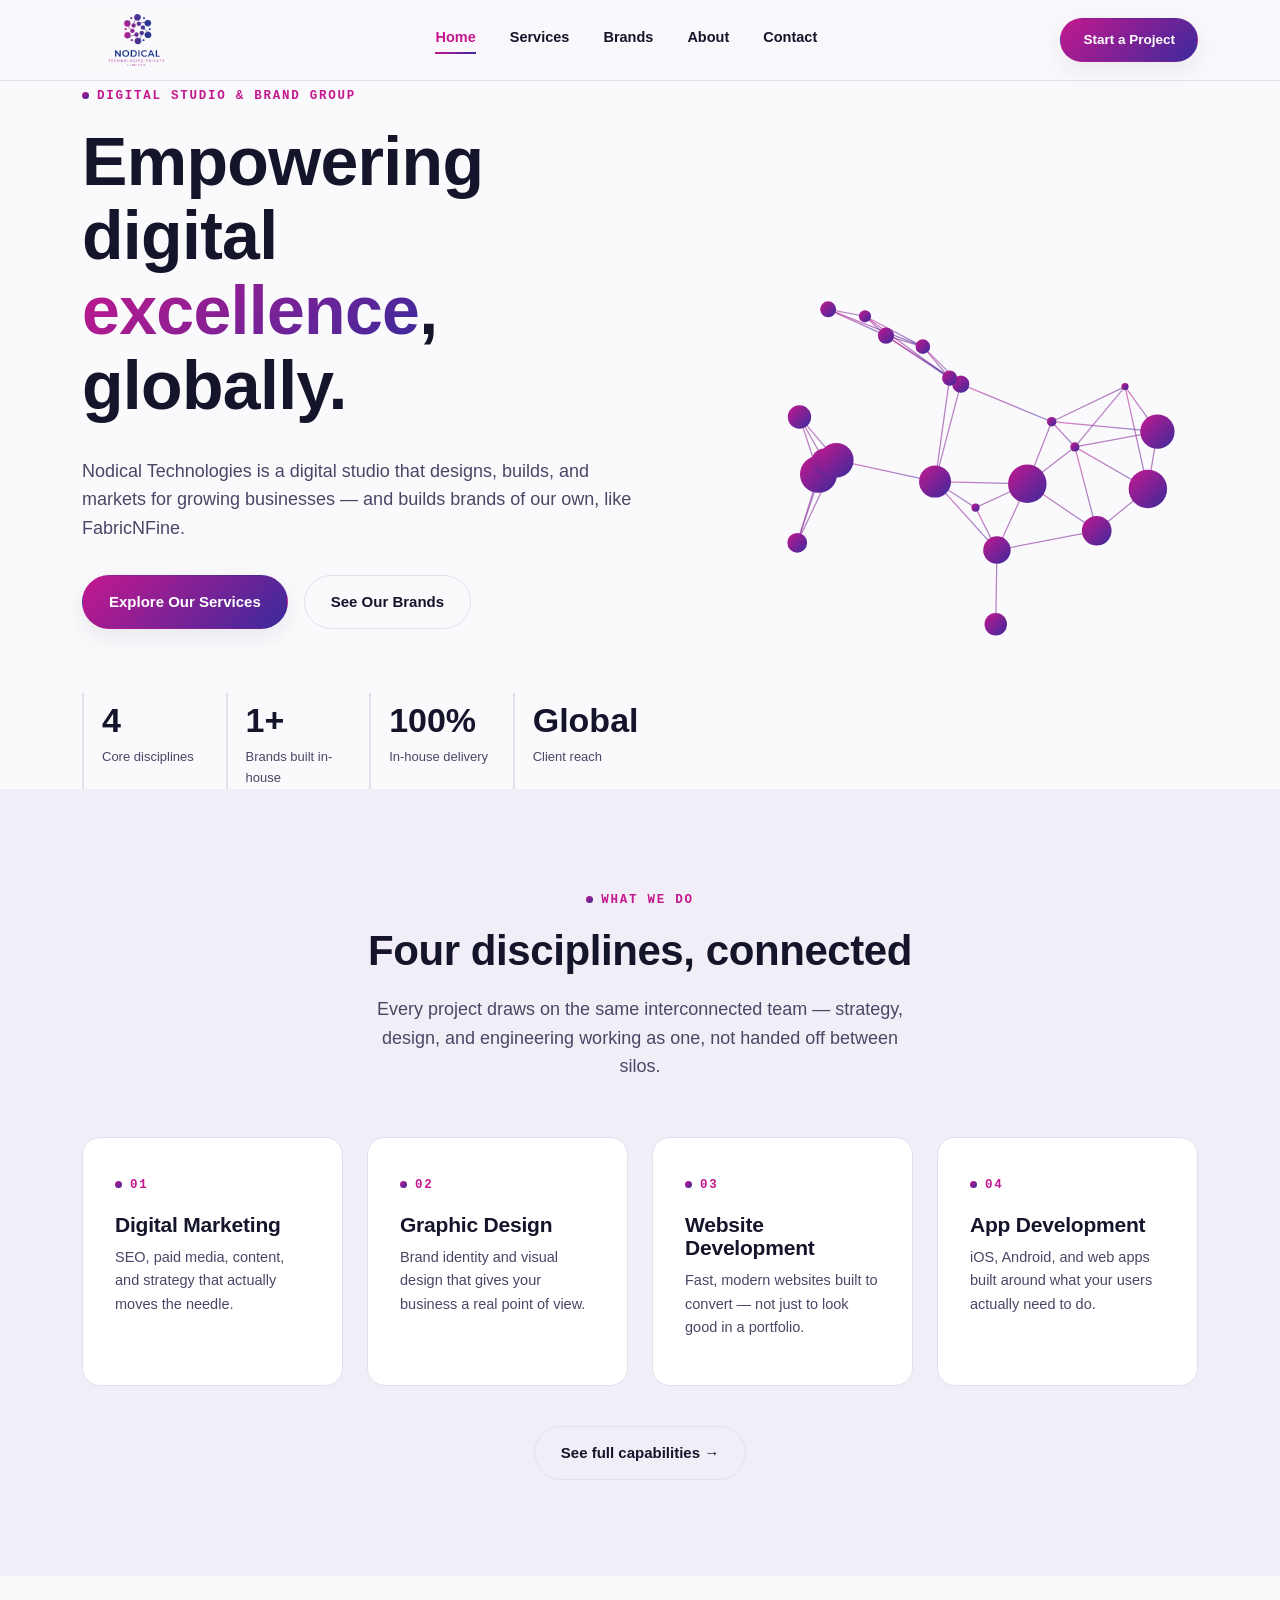
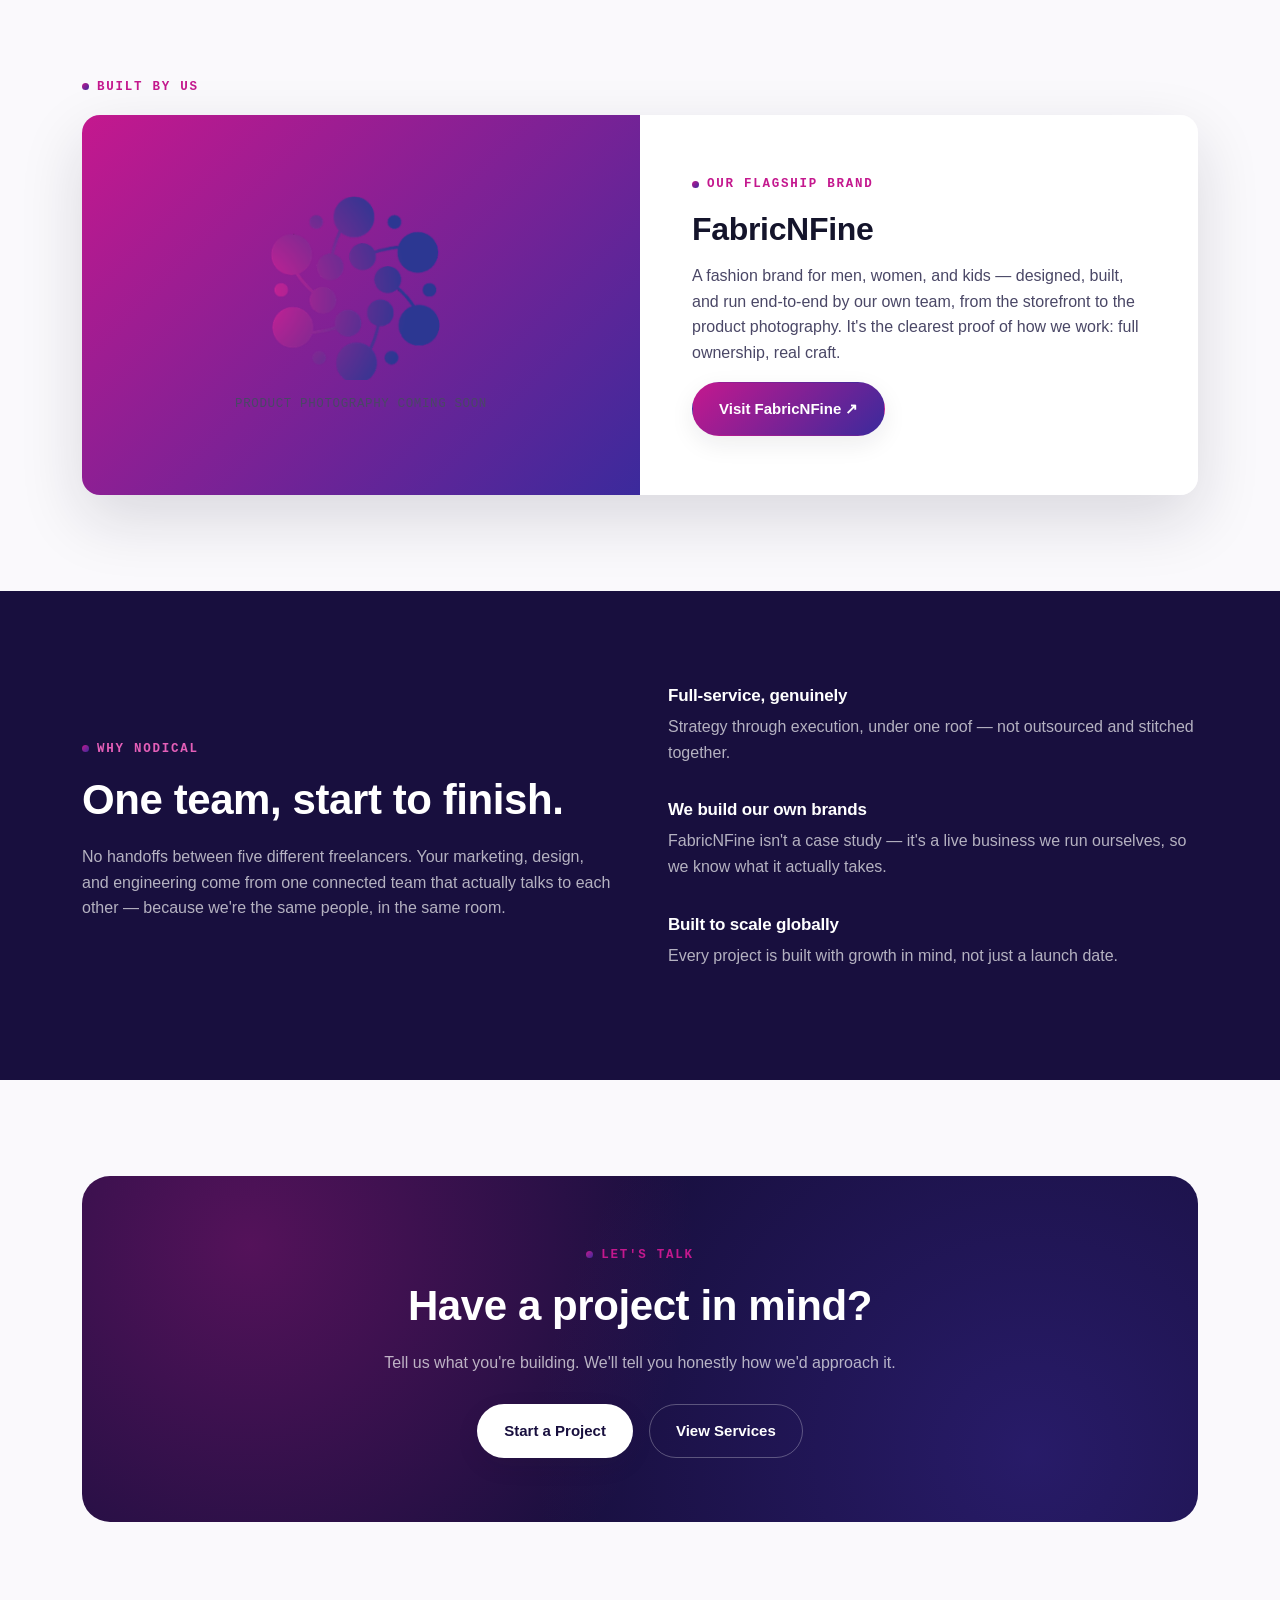
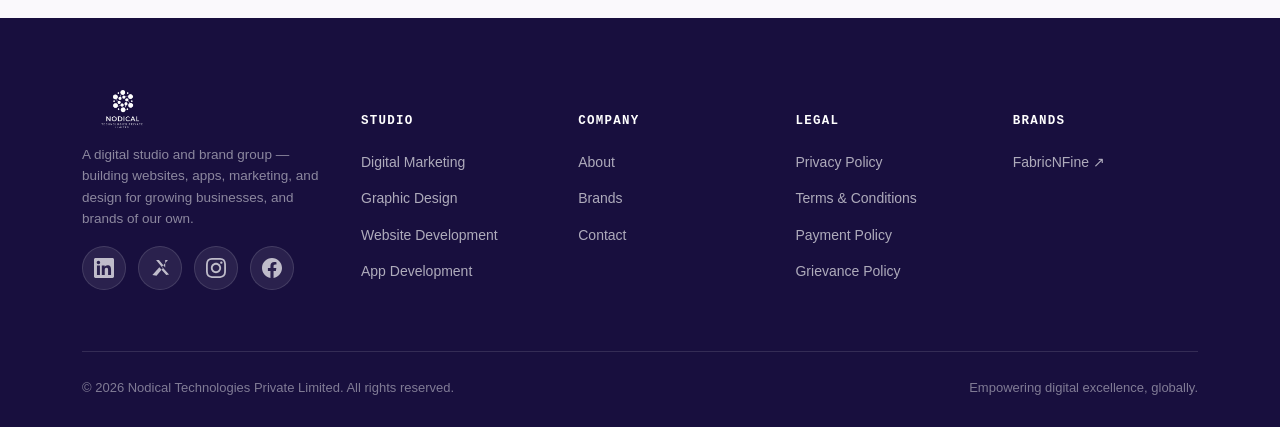
==== commit eac8ab49: "4 pages added FNF logo rectified" ====
--- a/index.html
+++ b/index.html
@@ -335,6 +335,15 @@
         </ul>
       </div>
       <div>
+        <h5>Legal</h5>
+        <ul>
+          <li><a href="privacy-policy.html">Privacy Policy</a></li>
+          <li><a href="terms-and-conditions.html">Terms &amp; Conditions</a></li>
+          <li><a href="payment-policy.html">Payment Policy</a></li>
+          <li><a href="grievance-policy.html">Grievance Policy</a></li>
+        </ul>
+      </div>
+      <div>
         <h5>Brands</h5>
         <ul>
           <li><a href="https://www.fabricnfine.com" target="_blank" rel="noopener noreferrer">FabricNFine ↗</a></li>
--- a/styles.css
+++ b/styles.css
@@ -151,7 +151,7 @@
 
 /* --- Footer --- */
 footer{ background: var(--indigo-deep); color: rgba(255,255,255,0.72); padding:72px 0 28px; }
-.foot-grid{ display:grid; grid-template-columns:1.4fr repeat(3,1fr); gap:40px; margin-bottom:56px; }
+.foot-grid{ display:grid; grid-template-columns:1.2fr repeat(4,0.9fr); gap:32px; margin-bottom:56px; }
 .foot-brand img{ height:38px; margin-bottom:16px; filter:brightness(0) invert(1); }
 .foot-brand p{ color:rgba(255,255,255,0.5); font-size:13.5px; max-width:260px; }
 footer h5{
@@ -251,7 +251,6 @@
 }
 .brand-spotlight-placeholder .mark{
   width:220px; height:auto; opacity:1;
-  mix-blend-mode: multiply; /* helps if logo has white bg */
 }
 .brand-spotlight-placeholder span{ font-family:var(--font-mono); font-size:12.5px; color:var(--ink-soft); letter-spacing:.05em; }
 .brand-spotlight-copy{ background:#fff; padding:52px; display:flex; flex-direction:column; justify-content:center; }
@@ -518,7 +517,18 @@
 }
 @keyframes spin{ to{ transform:rotate(360deg); } }
 
-/* --- Responsive --- */
+/* --- Legal / policy pages --- */
+.legal-body{ max-width:760px; }
+.legal-body h2{ font-size:20px; margin:36px 0 12px; }
+.legal-body h2:first-child{ margin-top:0; }
+.legal-body p, .legal-body li{ color:var(--ink-soft); font-size:14.5px; line-height:1.75; }
+.legal-body ul{ margin:10px 0 10px 20px; }
+.legal-updated{ color:var(--ink-soft); font-size:13px; margin-bottom:8px; font-family:var(--font-mono); }
+.legal-flag{
+  background: var(--paper-dim); border:1px solid var(--line); border-radius:var(--radius-sm);
+  padding:14px 18px; font-size:13.5px; color:var(--ink-soft); margin-bottom:28px;
+}
+
 @media (max-width: 900px){
   .hero-grid{ grid-template-columns:1fr; }
   .foot-grid{ grid-template-columns:1fr 1fr; }
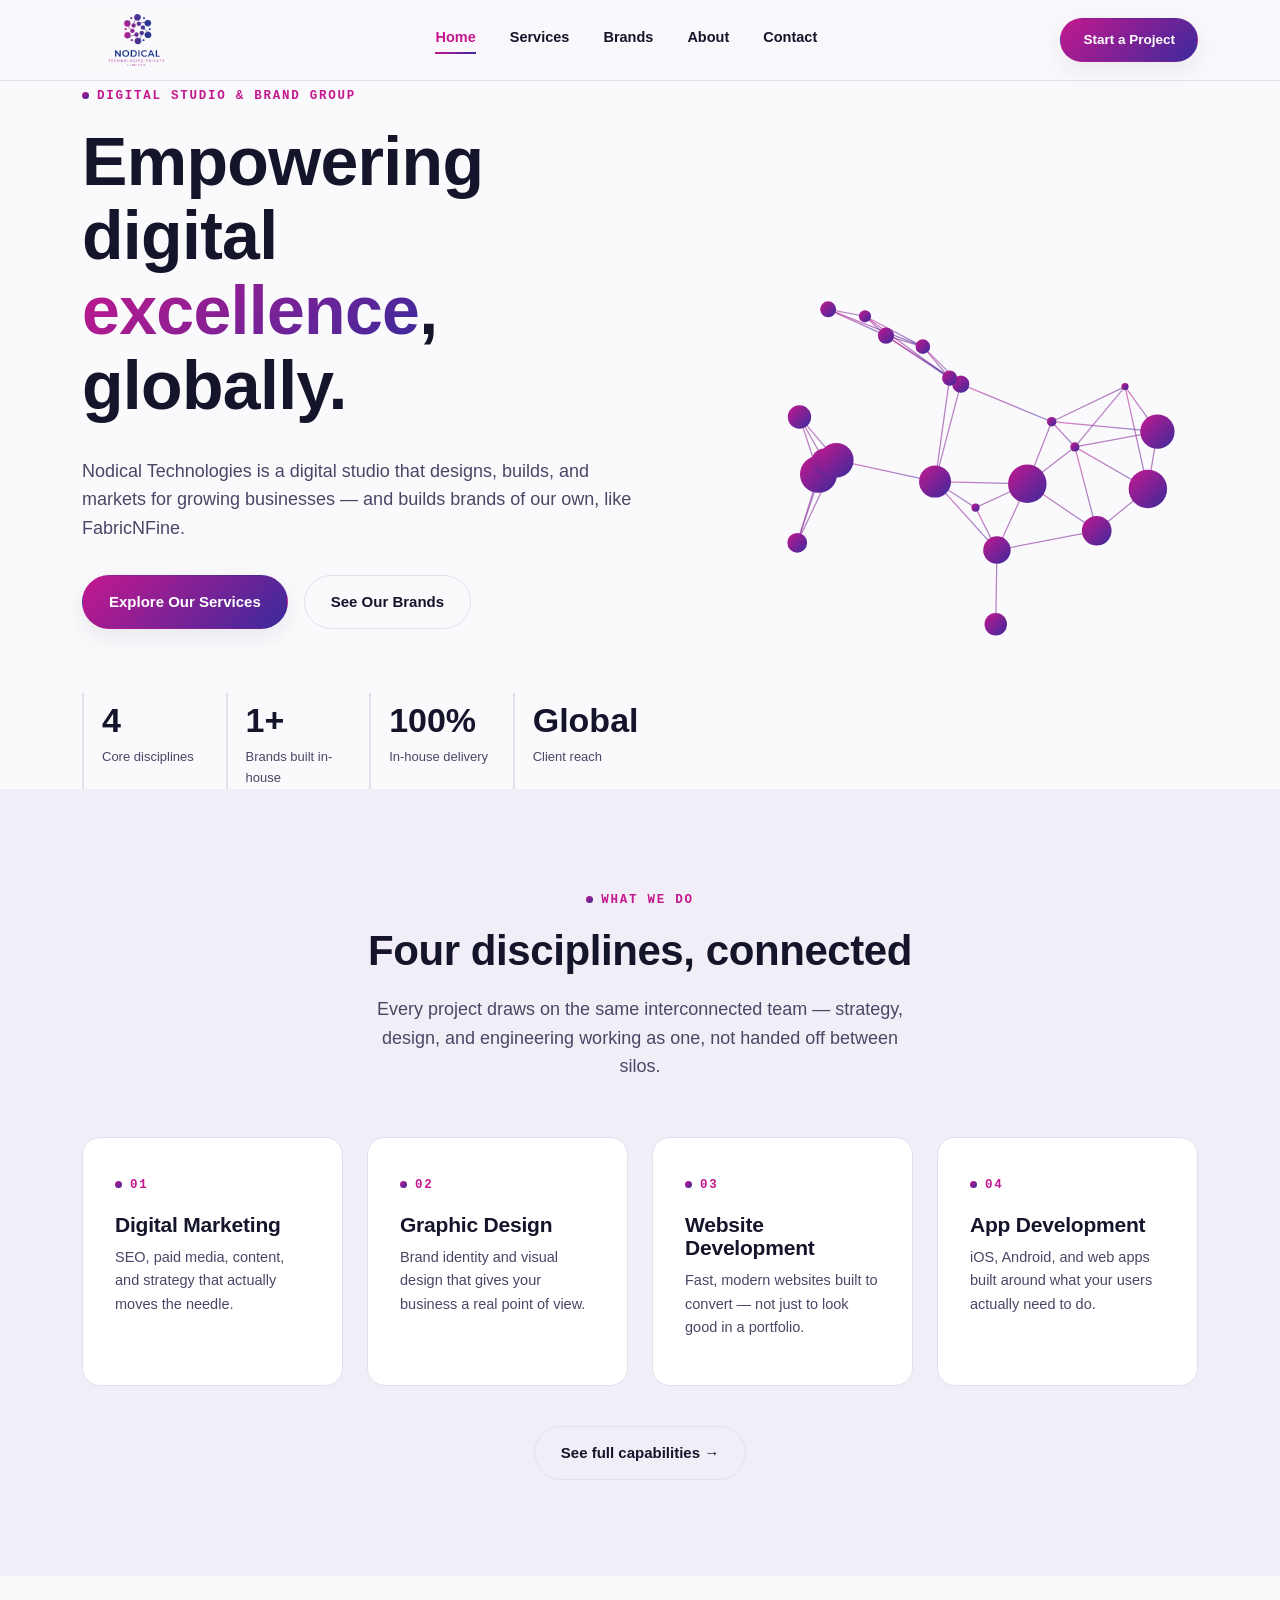
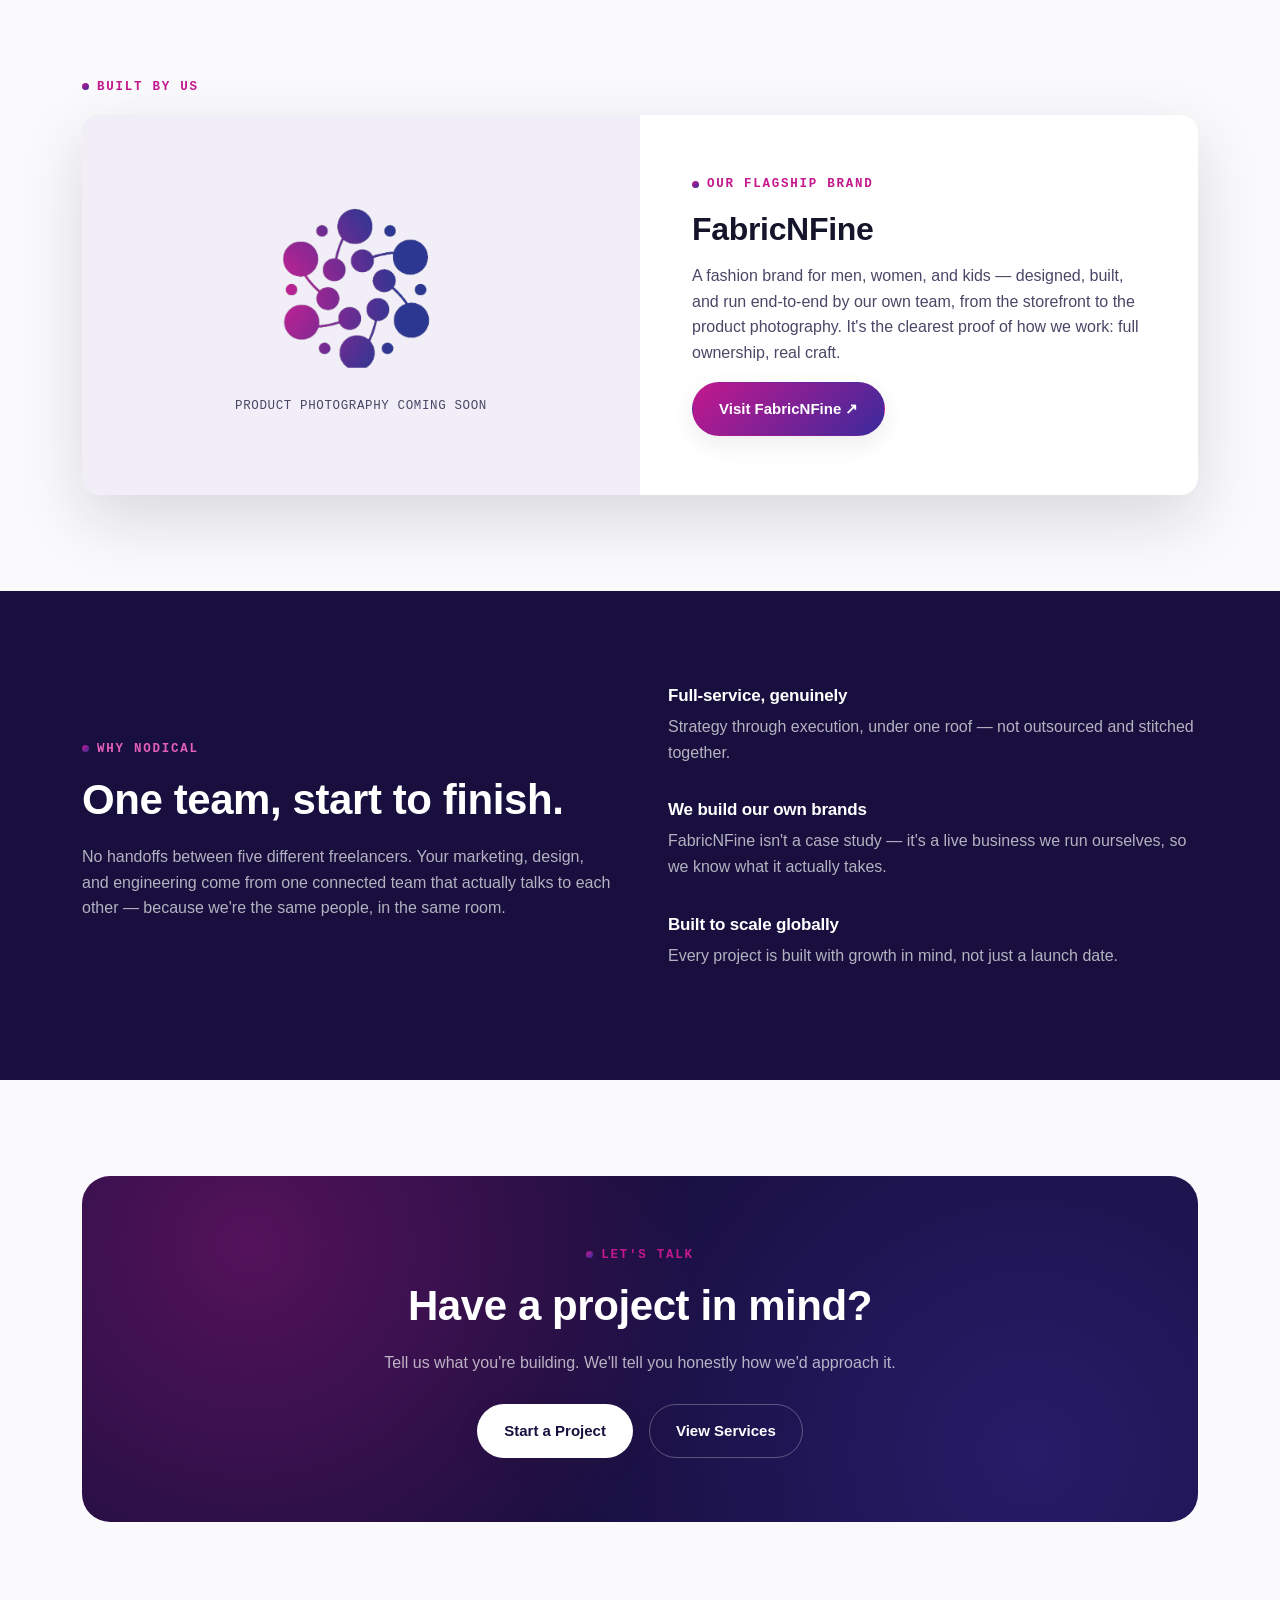
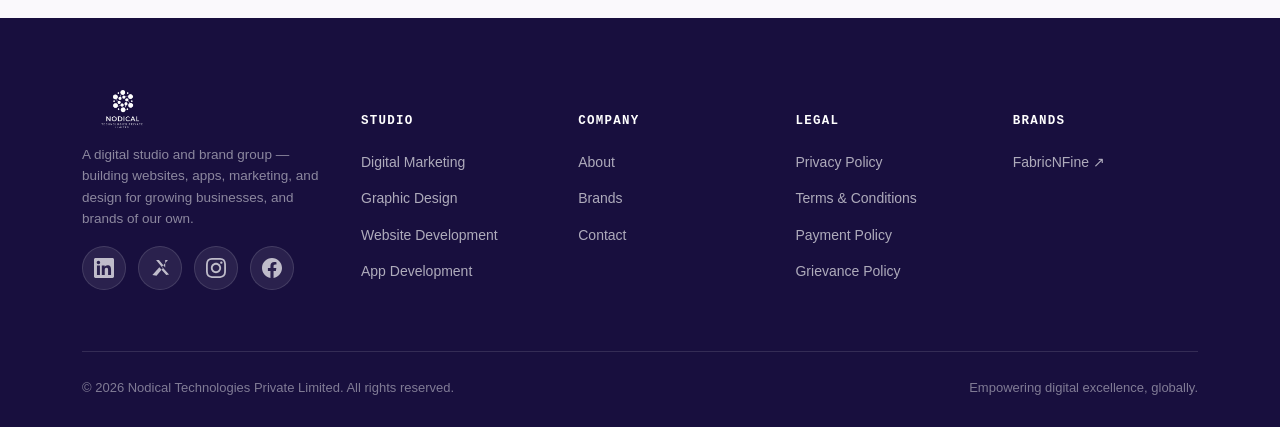
==== commit 6cca4233: "index.html issue fixed" ====
--- a/index.html
+++ b/index.html
@@ -12,31 +12,31 @@
 <meta http-equiv="Cross-Origin-Opener-Policy" content="same-origin">
 <meta http-equiv="Cross-Origin-Resource-Policy" content="same-origin">
 
-<title>Nodical Technologies — Digital Studio & Brand Group | Marketing, Design, Development</title>
-<meta name="description" content="Nodical Technologies is a full-service digital studio offering digital marketing, graphic design, website development, and app development. We build connected digital experiences — and brands of our own like FabricNFine.">
+<title>Nodical Technologies — Digital Studio & Brand Group</title>
+<meta name="description" content="Nodical Technologies is a full-service digital studio — marketing, design, and development for growing businesses, and brands of our own like FabricNFine.">
 <meta name="keywords" content="digital marketing, graphic design, website development, app development, digital studio, SEO, branding, e-commerce, Shopify, React Native">
 <meta name="author" content="Nodical Technologies Private Limited">
 <meta name="robots" content="index, follow">
-<link rel="canonical" href="https://nodicaltech.com/">
+<link rel="canonical" href="https://nodicaltechnologies.com/">
 <link rel="icon" type="image/png" href="assets/favicon.png">
 <link rel="apple-touch-icon" href="assets/logo-full.png">
 <link rel="stylesheet" href="styles.css">
 
 <!-- Open Graph / Social Sharing -->
 <meta property="og:type" content="website">
-<meta property="og:url" content="https://nodicaltech.com/">
+<meta property="og:url" content="https://nodicaltechnologies.com/">
 <meta property="og:title" content="Nodical Technologies — Digital Studio & Brand Group">
 <meta property="og:description" content="A digital studio that designs, builds, and markets for growing businesses — and builds brands of our own, like FabricNFine.">
-<meta property="og:image" content="https://nodicaltech.com/assets/logo-full.png">
+<meta property="og:image" content="https://nodicaltechnologies.com/assets/logo-full.png">
 <meta property="og:site_name" content="Nodical Technologies">
 <meta property="og:locale" content="en_US">
 
 <!-- Twitter Card -->
 <meta name="twitter:card" content="summary_large_image">
-<meta name="twitter:url" content="https://nodicaltech.com/">
+<meta name="twitter:url" content="https://nodicaltechnologies.com/">
 <meta name="twitter:title" content="Nodical Technologies — Digital Studio & Brand Group">
 <meta name="twitter:description" content="A digital studio that designs, builds, and markets for growing businesses — and builds brands of our own, like FabricNFine.">
-<meta name="twitter:image" content="https://nodicaltech.com/assets/logo-full.png">
+<meta name="twitter:image" content="https://nodicaltechnologies.com/assets/logo-full.png">
 
 <!-- JSON-LD Structured Data -->
 <script type="application/ld+json">
@@ -44,8 +44,8 @@
   "@context": "https://schema.org",
   "@type": "Organization",
   "name": "Nodical Technologies Private Limited",
-  "url": "https://nodicaltech.com",
-  "logo": "https://nodicaltech.com/assets/logo-full.png",
+  "url": "https://nodicaltechnologies.com",
+  "logo": "https://nodicaltechnologies.com/assets/logo-full.png",
   "sameAs": [
     "https://www.linkedin.com/company/nodical-technologies",
     "https://twitter.com/nodicaltech",
@@ -56,7 +56,7 @@
     "@type": "ContactPoint",
     "telephone": "+91-7022019834",
     "contactType": "customer service",
-    "email": "support@fabricnfine.com",
+    "email": "contactus@nodicaltechnologies.com",
     "availableLanguage": "English"
   },
   "address": {
@@ -77,9 +77,9 @@
 <a href="#main-content" class="skip-link">Skip to main content</a>
 <header>
   <div class="nav-inner">
-    <a href="index.html" class="logo-mark"><img src="assets/logo-header.png" alt="Nodical Technologies"></a>
+    <a href="/" class="logo-mark"><img src="assets/logo-header.png" alt="Nodical Technologies"></a>
     <nav class="links">
-      <a href="index.html" class="active">Home</a>
+      <a href="/" class="active">Home</a>
       <a href="services.html">Services</a>
       <a href="brands.html">Brands</a>
       <a href="about.html">About</a>
@@ -232,7 +232,7 @@
     <div class="brand-spotlight reveal">
       <div class="brand-spotlight-media">
         <div class="brand-spotlight-placeholder">
-          <img src="assets/mark.png" alt="" class="mark">
+          <img src="assets/mark.png" alt="Nodical Technologies logo mark" class="mark">
           <span>PRODUCT PHOTOGRAPHY COMING SOON</span>
         </div>
       </div>
--- a/styles.css
+++ b/styles.css
@@ -242,11 +242,8 @@
 .brand-spotlight-media img{ width:100%; height:100%; object-fit:cover; }
 .brand-spotlight-placeholder{
   position:absolute; inset:0; display:flex; flex-direction:column; align-items:center; justify-content:center;
-  gap:14px; 
-  background: #180F3E !important; /* fallback */
-  background: linear-gradient(135deg, #C4188E 0%, #3B2A9C 100%) !important; /* explicit gradient */
-  background-image: radial-gradient(circle at 25% 25%, rgba(255,255,255,0.15), transparent 50%),
-                     radial-gradient(circle at 75% 75%, rgba(255,255,255,0.1), transparent 50%);
+  gap:14px;
+  background: var(--paper-dim);
   z-index: 10;
 }
 .brand-spotlight-placeholder .mark{
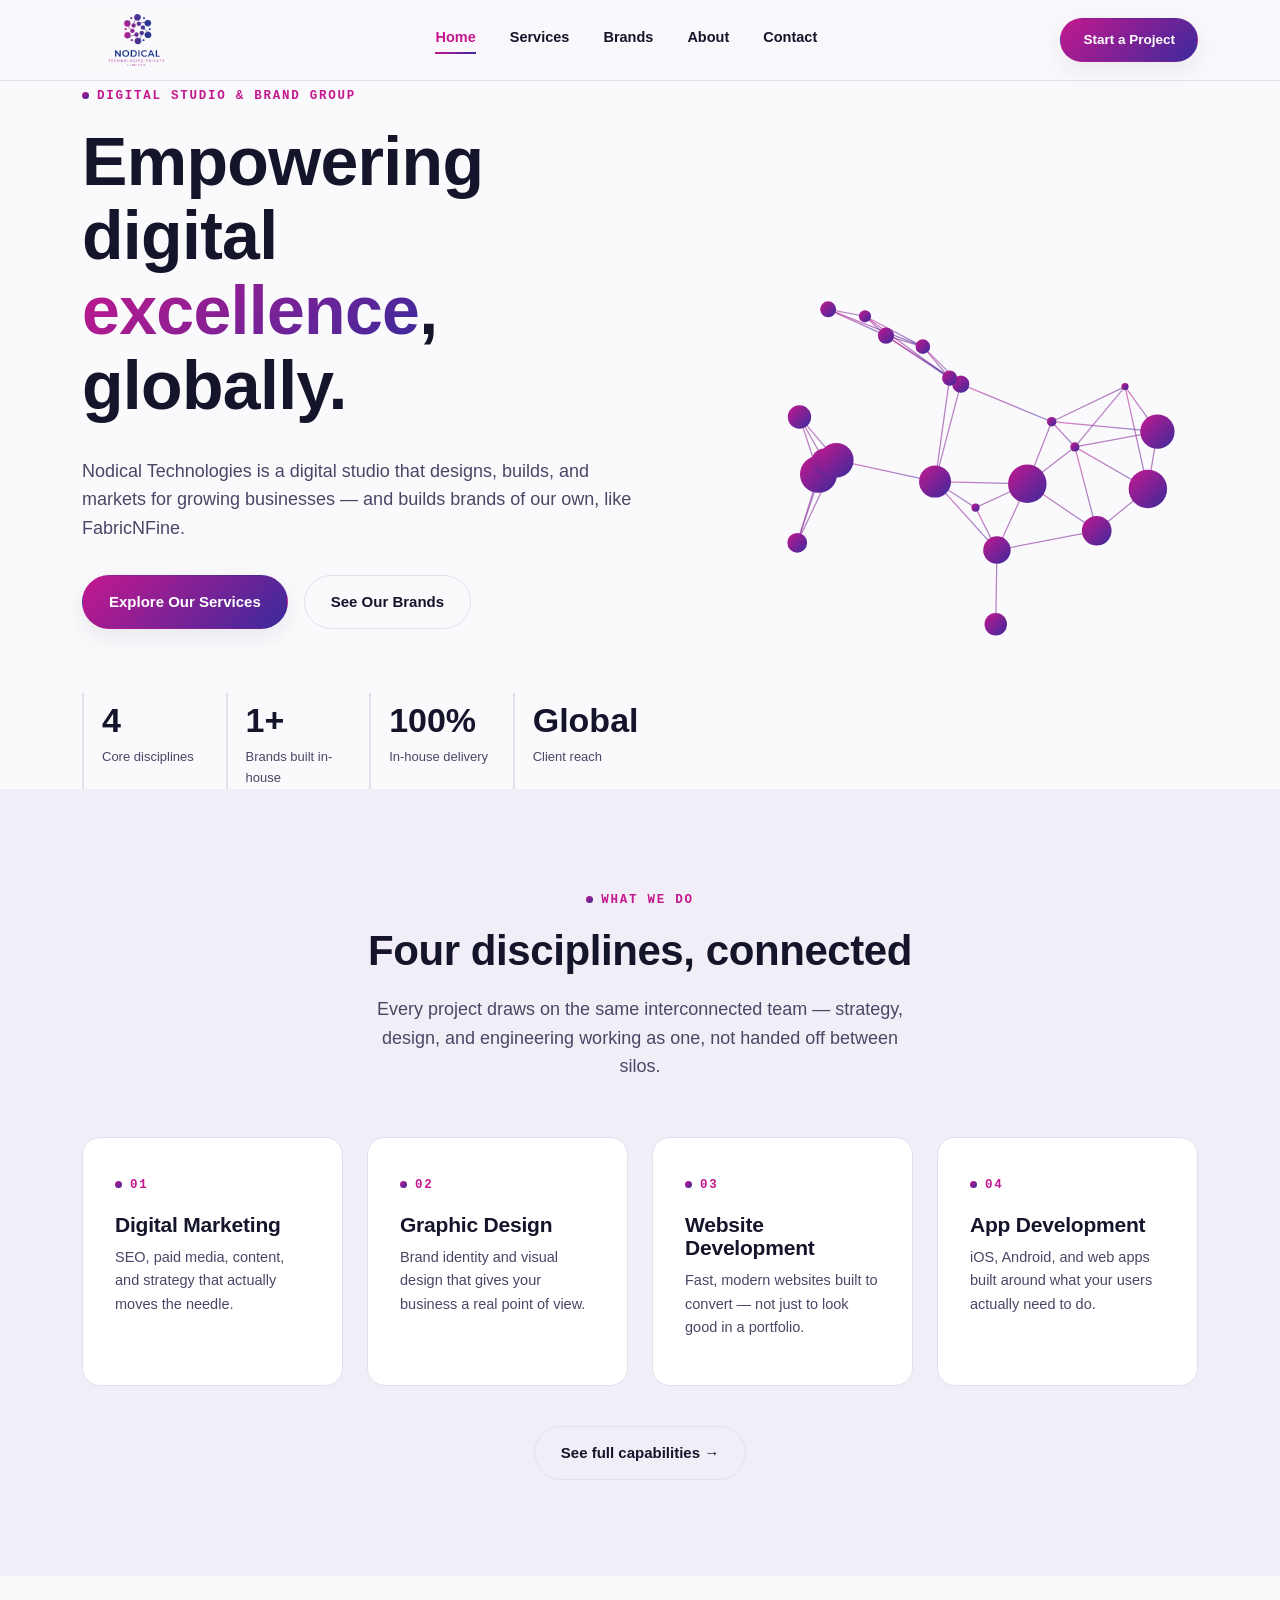
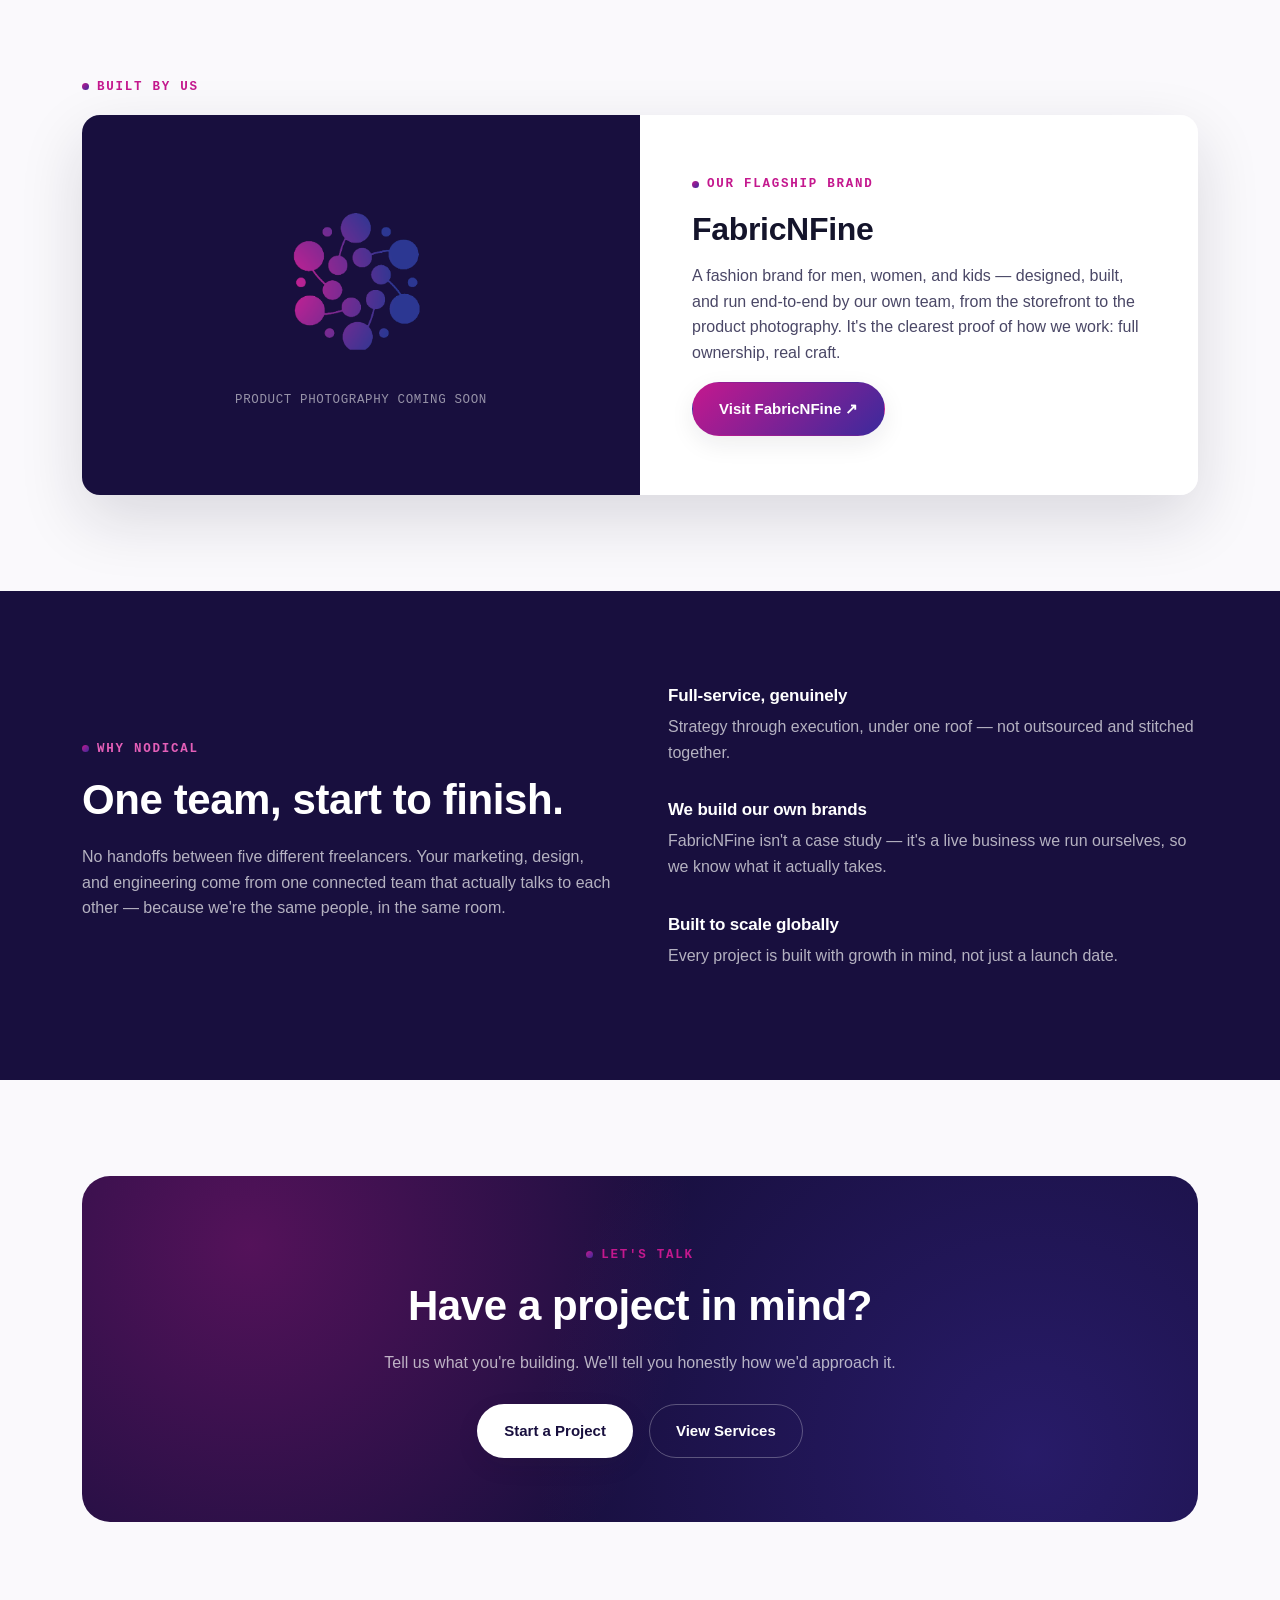
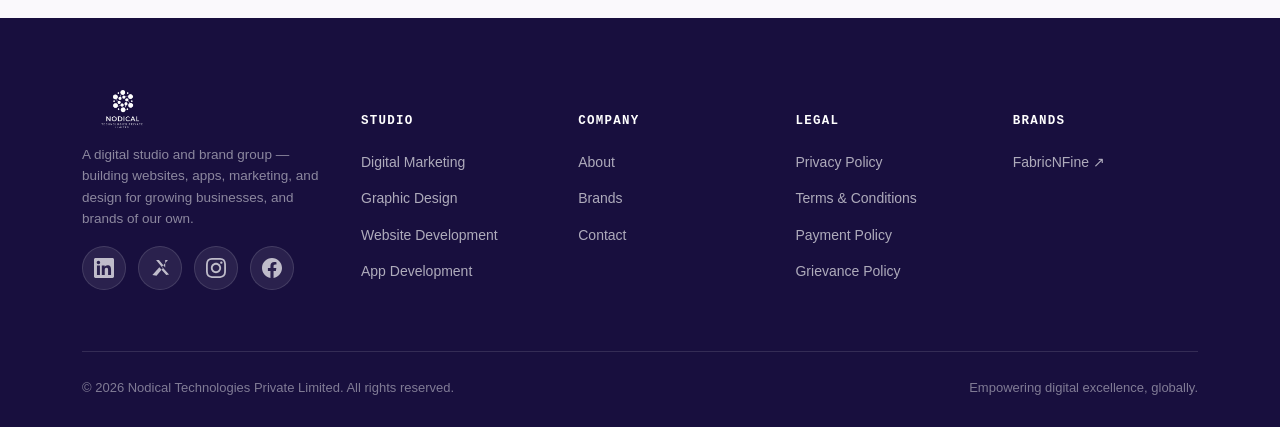
==== commit 4892b734: "Google Analytics Fixed" ====
--- a/index.html
+++ b/index.html
@@ -5,12 +5,21 @@
 <meta name="viewport" content="width=device-width, initial-scale=1.0">
 
 <!-- Security Headers (client-side fallback; real headers should be set on server) -->
-<meta http-equiv="Content-Security-Policy" content="default-src 'self'; script-src 'self' 'unsafe-inline'; style-src 'self' 'unsafe-inline' https://fonts.googleapis.com; font-src 'self' https://fonts.gstatic.com data:; img-src 'self' data: https:; connect-src 'self'; frame-ancestors 'none'; base-uri 'self'; form-action 'self';">
+<meta http-equiv="Content-Security-Policy" content="default-src 'self'; script-src 'self' 'unsafe-inline' https://www.googletagmanager.com; style-src 'self' 'unsafe-inline' https://fonts.googleapis.com; font-src 'self' https://fonts.gstatic.com data:; img-src 'self' data: https:; connect-src 'self' https://www.google-analytics.com https://analytics.google.com https://*.google-analytics.com; frame-ancestors 'none'; base-uri 'self'; form-action 'self';">
 <meta http-equiv="X-Content-Type-Options" content="nosniff">
 <meta http-equiv="Referrer-Policy" content="strict-origin-when-cross-origin">
 <meta http-equiv="Permissions-Policy" content="accelerometer=(), camera=(), geolocation=(), gyroscope=(), magnetometer=(), microphone=(), payment=(), usb=()">
 <meta http-equiv="Cross-Origin-Opener-Policy" content="same-origin">
 <meta http-equiv="Cross-Origin-Resource-Policy" content="same-origin">
+
+<!-- Google tag (gtag.js) -->
+<script async src="https://www.googletagmanager.com/gtag/js?id=G-E0MS8X6HJ5"></script>
+<script>
+  window.dataLayer = window.dataLayer || [];
+  function gtag(){dataLayer.push(arguments);}
+  gtag('js', new Date());
+  gtag('config', 'G-E0MS8X6HJ5');
+</script>
 
 <title>Nodical Technologies — Digital Studio & Brand Group</title>
 <meta name="description" content="Nodical Technologies is a full-service digital studio — marketing, design, and development for growing businesses, and brands of our own like FabricNFine.">
--- a/styles.css
+++ b/styles.css
@@ -242,14 +242,14 @@
 .brand-spotlight-media img{ width:100%; height:100%; object-fit:cover; }
 .brand-spotlight-placeholder{
   position:absolute; inset:0; display:flex; flex-direction:column; align-items:center; justify-content:center;
-  gap:14px;
-  background: var(--paper-dim);
+  gap:28px;
+  background: var(--indigo-deep);
   z-index: 10;
 }
 .brand-spotlight-placeholder .mark{
-  width:220px; height:auto; opacity:1;
-}
-.brand-spotlight-placeholder span{ font-family:var(--font-mono); font-size:12.5px; color:var(--ink-soft); letter-spacing:.05em; }
+  width:190px; height:auto; opacity:1;
+}
+.brand-spotlight-placeholder span{ font-family:var(--font-mono); font-size:12.5px; color:rgba(255,255,255,0.55); letter-spacing:.05em; }
 .brand-spotlight-copy{ background:#fff; padding:52px; display:flex; flex-direction:column; justify-content:center; }
 
 /* --- Utility --- */
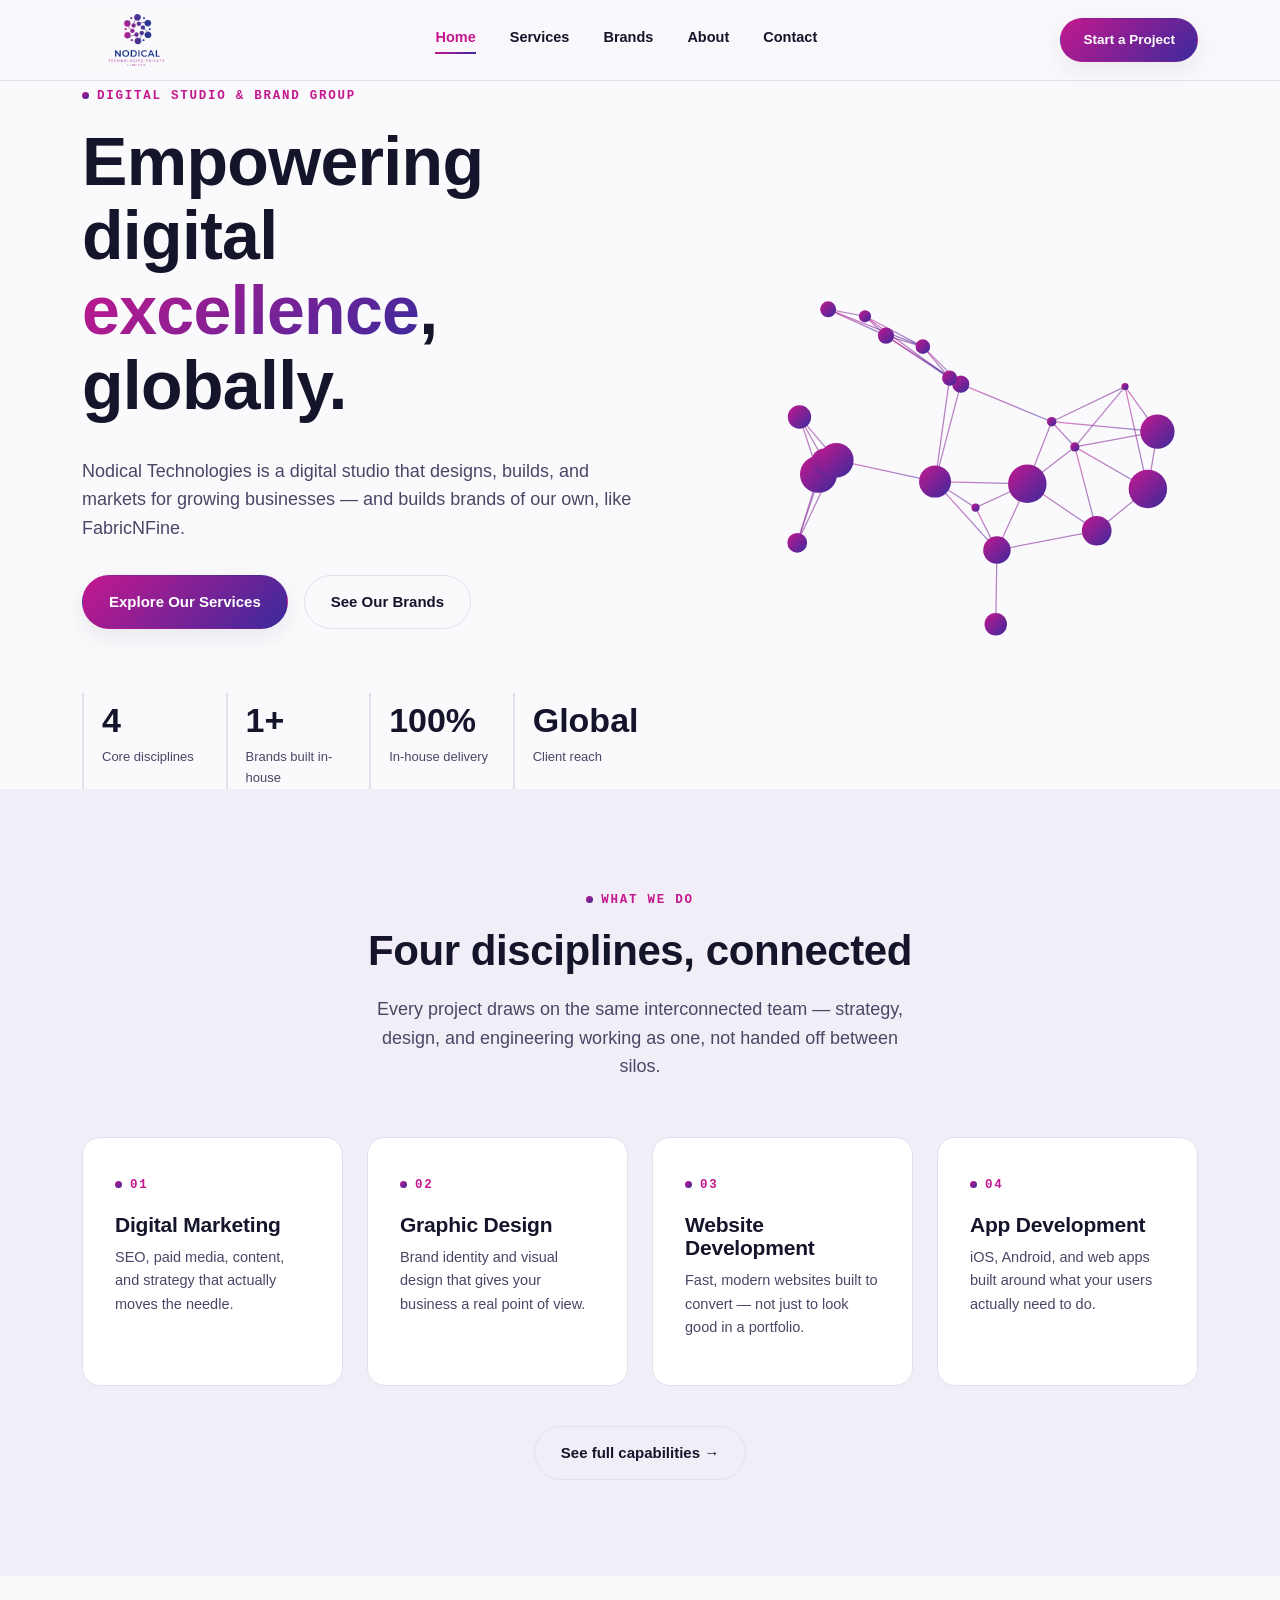
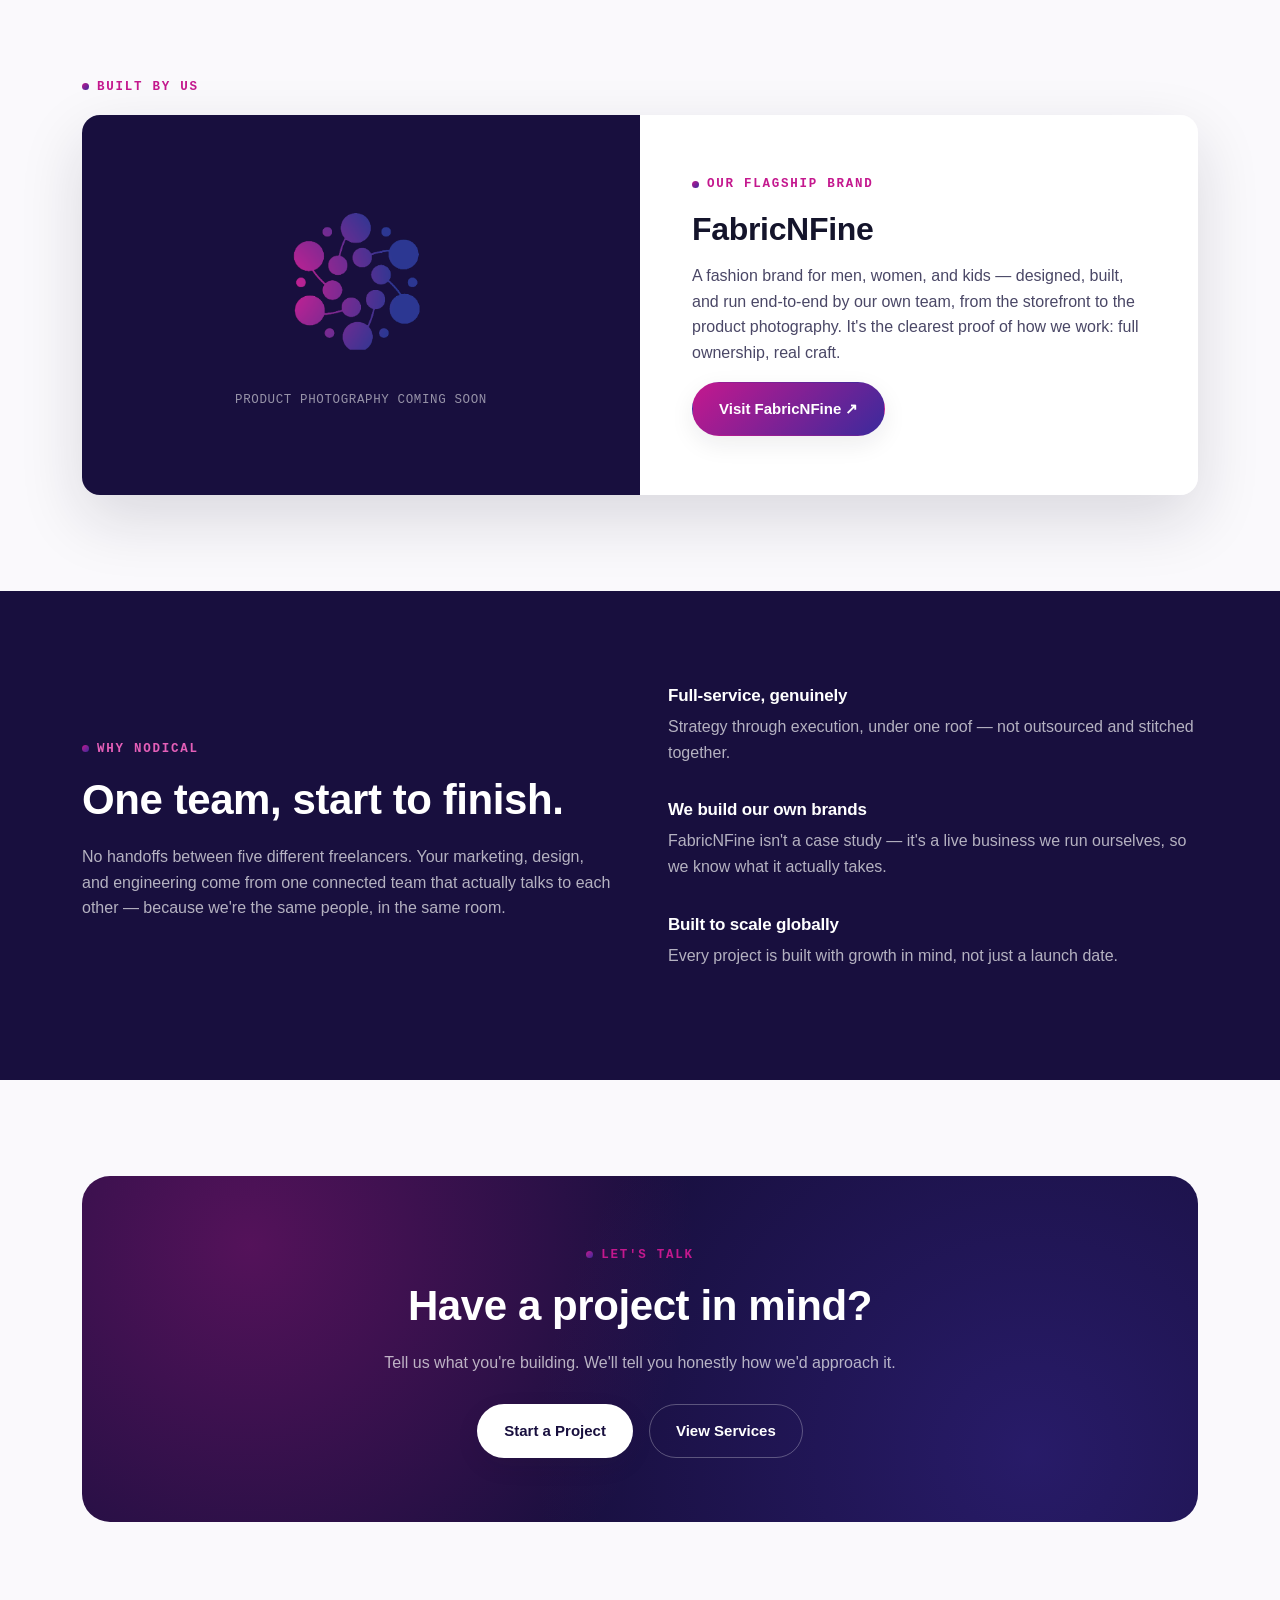
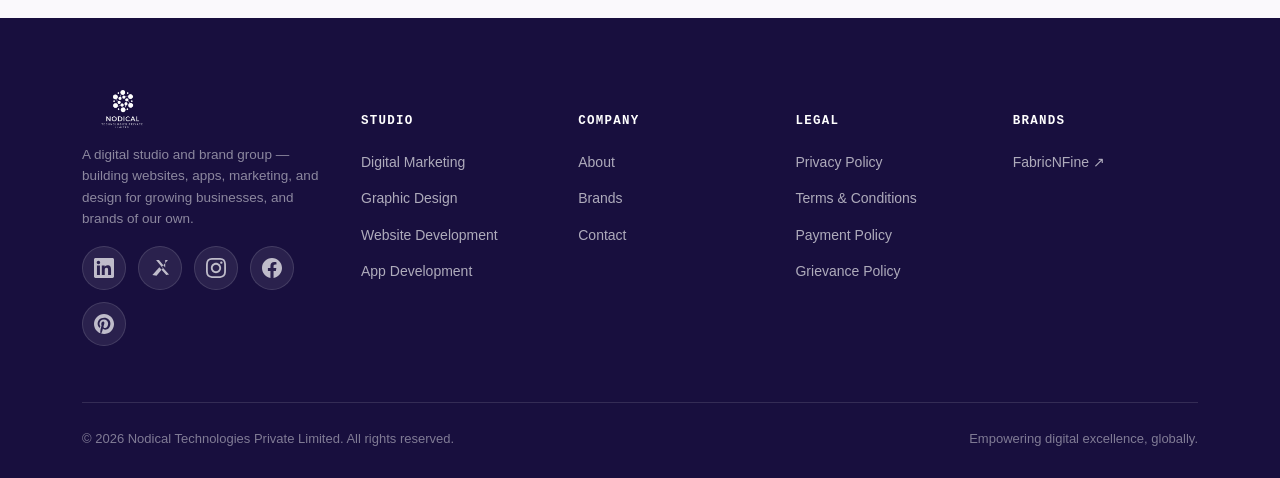
==== commit 76b3acfc: "Social Media links updated" ====
--- a/index.html
+++ b/index.html
@@ -58,8 +58,9 @@
   "sameAs": [
     "https://www.linkedin.com/company/nodical-technologies",
     "https://twitter.com/nodicaltech",
-    "https://www.instagram.com/nodicaltech",
-    "https://www.facebook.com/nodicaltech"
+    "https://www.instagram.com/nodicalt/",
+    "https://www.facebook.com/profile.php?id=61594370395190",
+    "https://www.pinterest.com/NodicalT/"
   ],
   "contactPoint": {
     "@type": "ContactPoint",
@@ -317,11 +318,14 @@
             <a href="https://twitter.com/nodicaltech" target="_blank" rel="noopener noreferrer" aria-label="Twitter / X">
               <svg viewBox="0 0 24 24" fill="currentColor" aria-hidden="true"><path d="M18.244 2.25h3.308l-7.227 8.26 8.502 9.24-3.308.508-8.314-9.25-8.314 9.25L7.81 21.232l7.592-9.04L7.285 2.25h3.438l7.523 9.087Z"/></svg>
             </a>
-            <a href="https://www.instagram.com/nodicaltech" target="_blank" rel="noopener noreferrer" aria-label="Instagram">
+            <a href="https://www.instagram.com/nodicalt/" target="_blank" rel="noopener noreferrer" aria-label="Instagram">
               <svg viewBox="0 0 24 24" fill="currentColor" aria-hidden="true"><path d="M12 2.163c3.204 0 3.584.012 4.85.07 3.252.148 4.771 1.691 4.919 4.919.058 1.265.069 1.645.069 4.849 0 3.205-.012 3.584-.069 4.849-.149 3.225-1.664 4.771-4.919 4.919-1.266.058-1.644.07-4.85.07-3.204 0-3.584-.012-4.849-.07-3.26-.149-4.771-1.699-4.919-4.92-.058-1.265-.07-1.644-.07-4.849 0-3.204.013-3.583.07-4.849.149-3.227 1.664-4.771 4.919-4.919 1.266-.057 1.645-.069 4.849-.069zm0-2.163c-3.259 0-3.667.014-4.947.072-4.358.2-6.78 2.618-6.98 6.98-.059 1.281-.073 1.689-.073 4.948 0 3.259.014 3.668.072 4.948.2 4.358 2.618 6.78 6.98 6.98 1.281.058 1.689.072 4.948.072 3.259 0 3.668-.014 4.948-.072 4.354-.2 6.782-2.618 6.979-6.98.059-1.28.073-1.689.073-4.948 0-3.259-.014-3.667-.072-4.947-.196-4.354-2.617-6.78-6.979-6.98-.1281-.058-1.69-.072-4.949-.072zm0 5.838c-3.403 0-6.162 2.759-6.162 6.162s2.759 6.163 6.162 6.163 6.162-2.759 6.162-6.163c0-3.403-2.759-6.162-6.162-6.162zm0 10.162c-2.209 0-4-1.79-4-4 0-2.209 1.791-4 4-4s4 1.791 4 4c0 2.21-1.791 4-4 4zm6.406-11.845c-.796 0-1.441.645-1.441 1.44s.645 1.44 1.441 1.44c.795 0 1.439-.645 1.439-1.44s-.644-1.44-1.439-1.44z"/></svg>
             </a>
-            <a href="https://www.facebook.com/nodicaltech" target="_blank" rel="noopener noreferrer" aria-label="Facebook">
+            <a href="https://www.facebook.com/profile.php?id=61594370395190" target="_blank" rel="noopener noreferrer" aria-label="Facebook">
               <svg viewBox="0 0 24 24" fill="currentColor" aria-hidden="true"><path d="M24 12.073c0-6.627-5.373-12-12-12s-12 5.373-12 12c0 5.99 4.388 10.954 10.125 11.854v-8.385H7.078v-3.47h3.047V9.43c0-3.007 1.792-4.669 4.533-4.669 1.312 0 2.686.235 2.686.235v2.953H15.83c-1.491 0-1.956.925-1.956 1.874v2.25h3.328l-.532 3.47h-2.796v8.385C19.612 23.027 24 18.062 24 12.073z"/></svg>
+            </a>
+            <a href="https://www.pinterest.com/NodicalT/" target="_blank" rel="noopener noreferrer" aria-label="Pinterest">
+              <svg viewBox="0 0 24 24" fill="currentColor" aria-hidden="true"><path d="M12.017 0C5.396 0 .029 5.367.029 11.987c0 5.079 3.158 9.417 7.618 11.162-.105-.949-.199-2.403.041-3.439.219-.937 1.406-5.957 1.406-5.957s-.359-.72-.359-1.781c0-1.663.967-2.911 2.168-2.911 1.024 0 1.518.769 1.518 1.688 0 1.029-.653 2.567-.992 3.992-.285 1.193.6 2.165 1.775 2.165 2.128 0 3.768-2.245 3.768-5.487 0-2.861-2.063-4.869-5.008-4.869-3.41 0-5.409 2.562-5.409 5.199 0 1.033.394 2.143.889 2.741.099.12.112.225.085.345-.09.375-.293 1.199-.334 1.363-.053.225-.172.271-.402.165-1.495-.69-2.433-2.878-2.433-4.646 0-3.776 2.748-7.252 7.92-7.252 4.158 0 7.392 2.967 7.392 6.923 0 4.135-2.607 7.462-6.233 7.462-1.214 0-2.354-.629-2.749-1.373l-.749 2.848c-.269 1.045-1.004 2.352-1.498 3.146C9.774 23.812 10.881 24 12.017 24c6.624 0 11.985-5.367 11.985-11.987C24.002 5.367 18.641.001 12.017.001z"/></svg>
             </a>
           </div>
         </div>
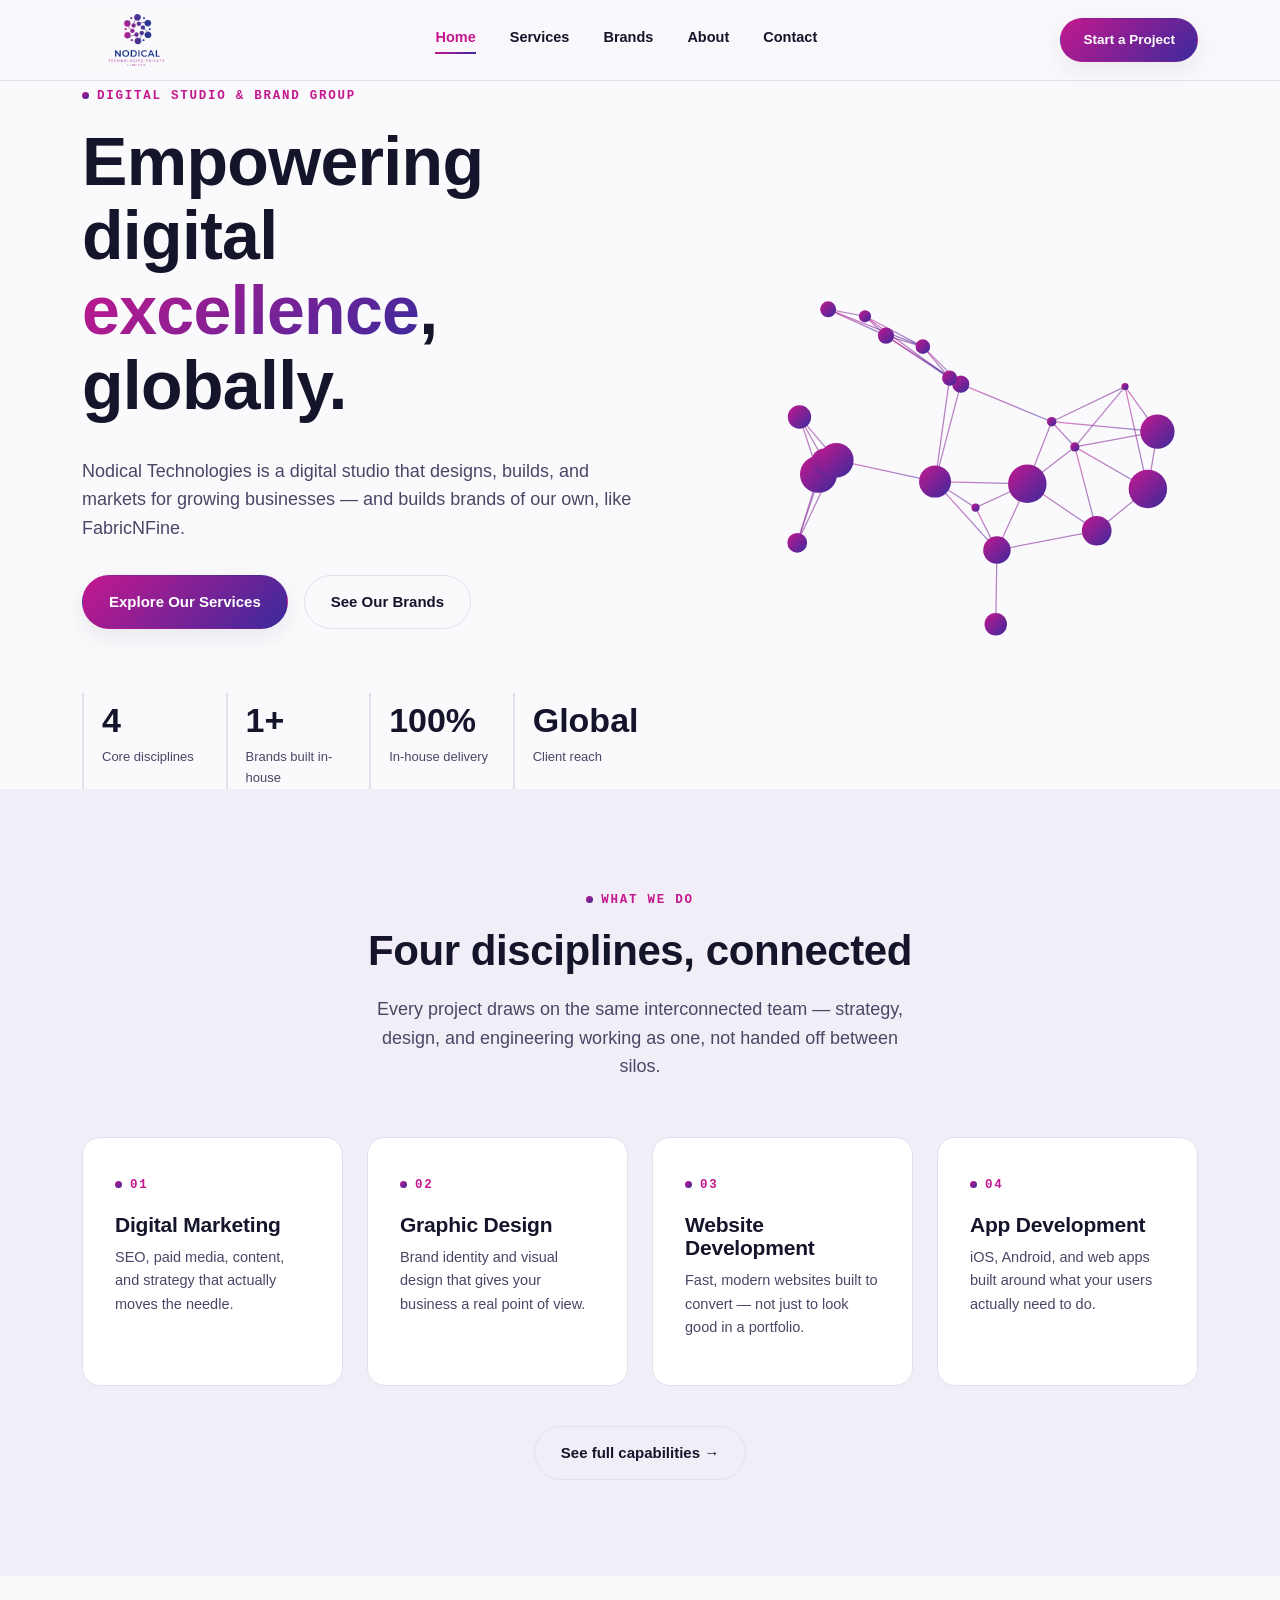
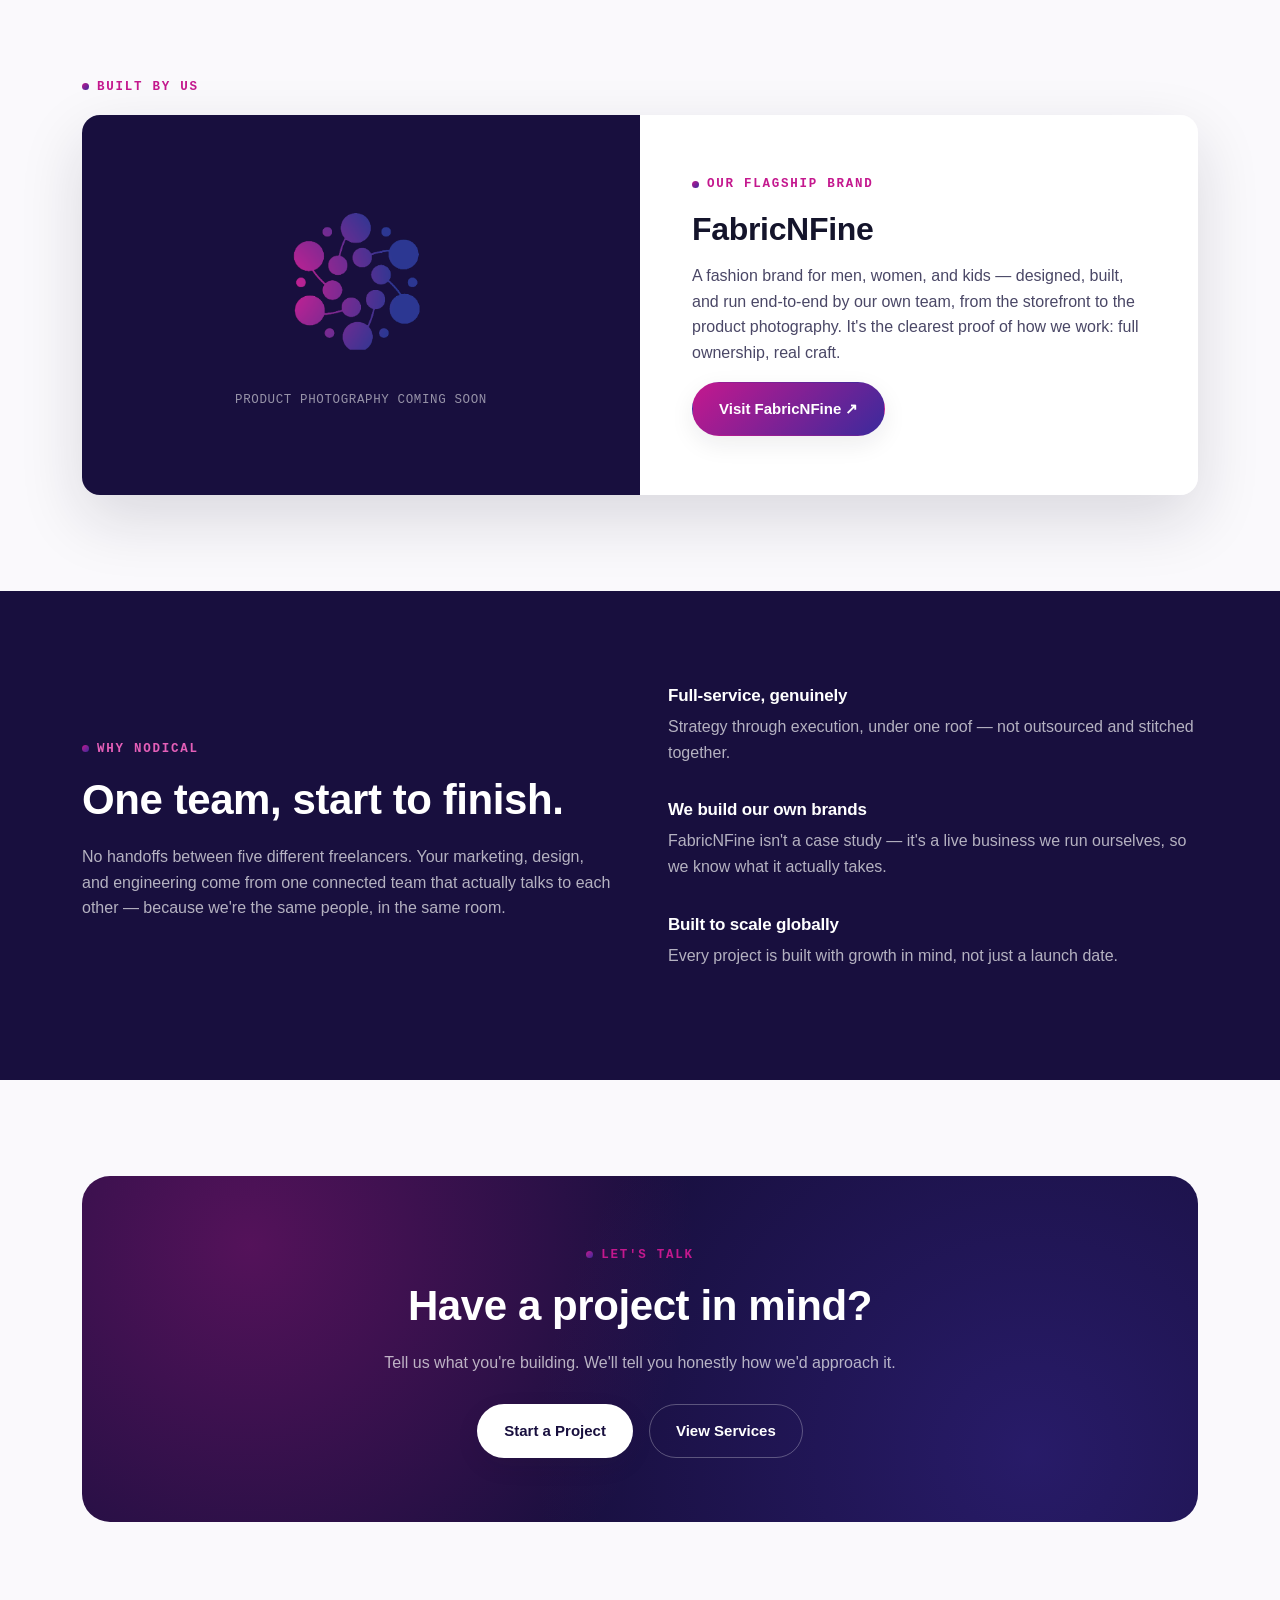
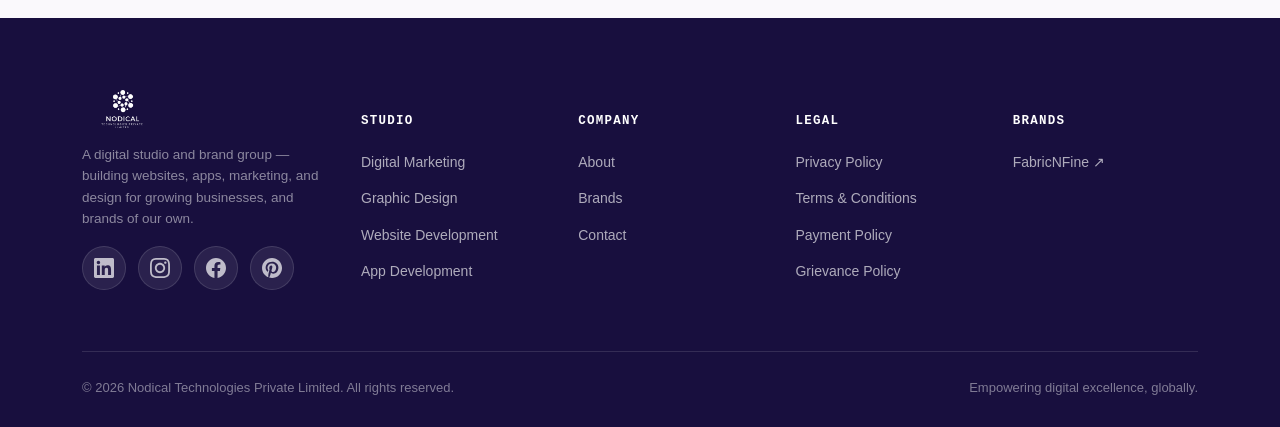
==== commit 48f5f8da: "company's Linkedin page is added" ====
--- a/index.html
+++ b/index.html
@@ -56,8 +56,7 @@
   "url": "https://nodicaltechnologies.com",
   "logo": "https://nodicaltechnologies.com/assets/logo-full.png",
   "sameAs": [
-    "https://www.linkedin.com/company/nodical-technologies",
-    "https://twitter.com/nodicaltech",
+    "https://www.linkedin.com/company/nodical-technologies-private-limited",
     "https://www.instagram.com/nodicalt/",
     "https://www.facebook.com/profile.php?id=61594370395190",
     "https://www.pinterest.com/NodicalT/"
@@ -312,10 +311,10 @@
         <p>A digital studio and brand group — building websites, apps, marketing, and design for growing businesses, and brands of our own.</p>
         <div class="foot-social">
           <div class="social-links" aria-label="Social media links">
-            <a href="https://www.linkedin.com/company/nodical-technologies" target="_blank" rel="noopener noreferrer" aria-label="LinkedIn">
+            <a href="https://www.linkedin.com/company/nodical-technologies-private-limited" target="_blank" rel="noopener noreferrer" aria-label="LinkedIn">
               <svg viewBox="0 0 24 24" fill="currentColor" aria-hidden="true"><path d="M20.447 20.452h-3.554v-5.569c0-1.328-.027-3.037-1.852-3.037-1.853 0-2.136 1.445-2.136 2.939v5.667H9.351V9h3.414v1.561h.046c.477-.9 1.637-1.85 3.37-1.85 3.601 0 4.267 2.37 4.267 5.455v6.286zM5.337 7.433c-1.144 0-2.063-.926-2.063-2.065 0-1.138.92-2.063 2.063-2.063 1.14 0 2.064.925 2.064 2.063 0 1.139-.925 2.065-2.064 2.065zm1.782 13.019H3.555V9h3.564v11.452zM22.225 0H1.771C.792 0 0 .774 0 1.729v20.542C0 23.227.792 24 1.771 24h20.451C23.2 24 24 23.227 24 22.271V1.729C24 .774 23.2 0 22.222 0h.003z"/></svg>
             </a>
-            <a href="https://twitter.com/nodicaltech" target="_blank" rel="noopener noreferrer" aria-label="Twitter / X">
+            <a href="https://twitter.com/nodicaltech" target="_blank" rel="noopener noreferrer" aria-label="Twitter / X" style="display:none;">
               <svg viewBox="0 0 24 24" fill="currentColor" aria-hidden="true"><path d="M18.244 2.25h3.308l-7.227 8.26 8.502 9.24-3.308.508-8.314-9.25-8.314 9.25L7.81 21.232l7.592-9.04L7.285 2.25h3.438l7.523 9.087Z"/></svg>
             </a>
             <a href="https://www.instagram.com/nodicalt/" target="_blank" rel="noopener noreferrer" aria-label="Instagram">
